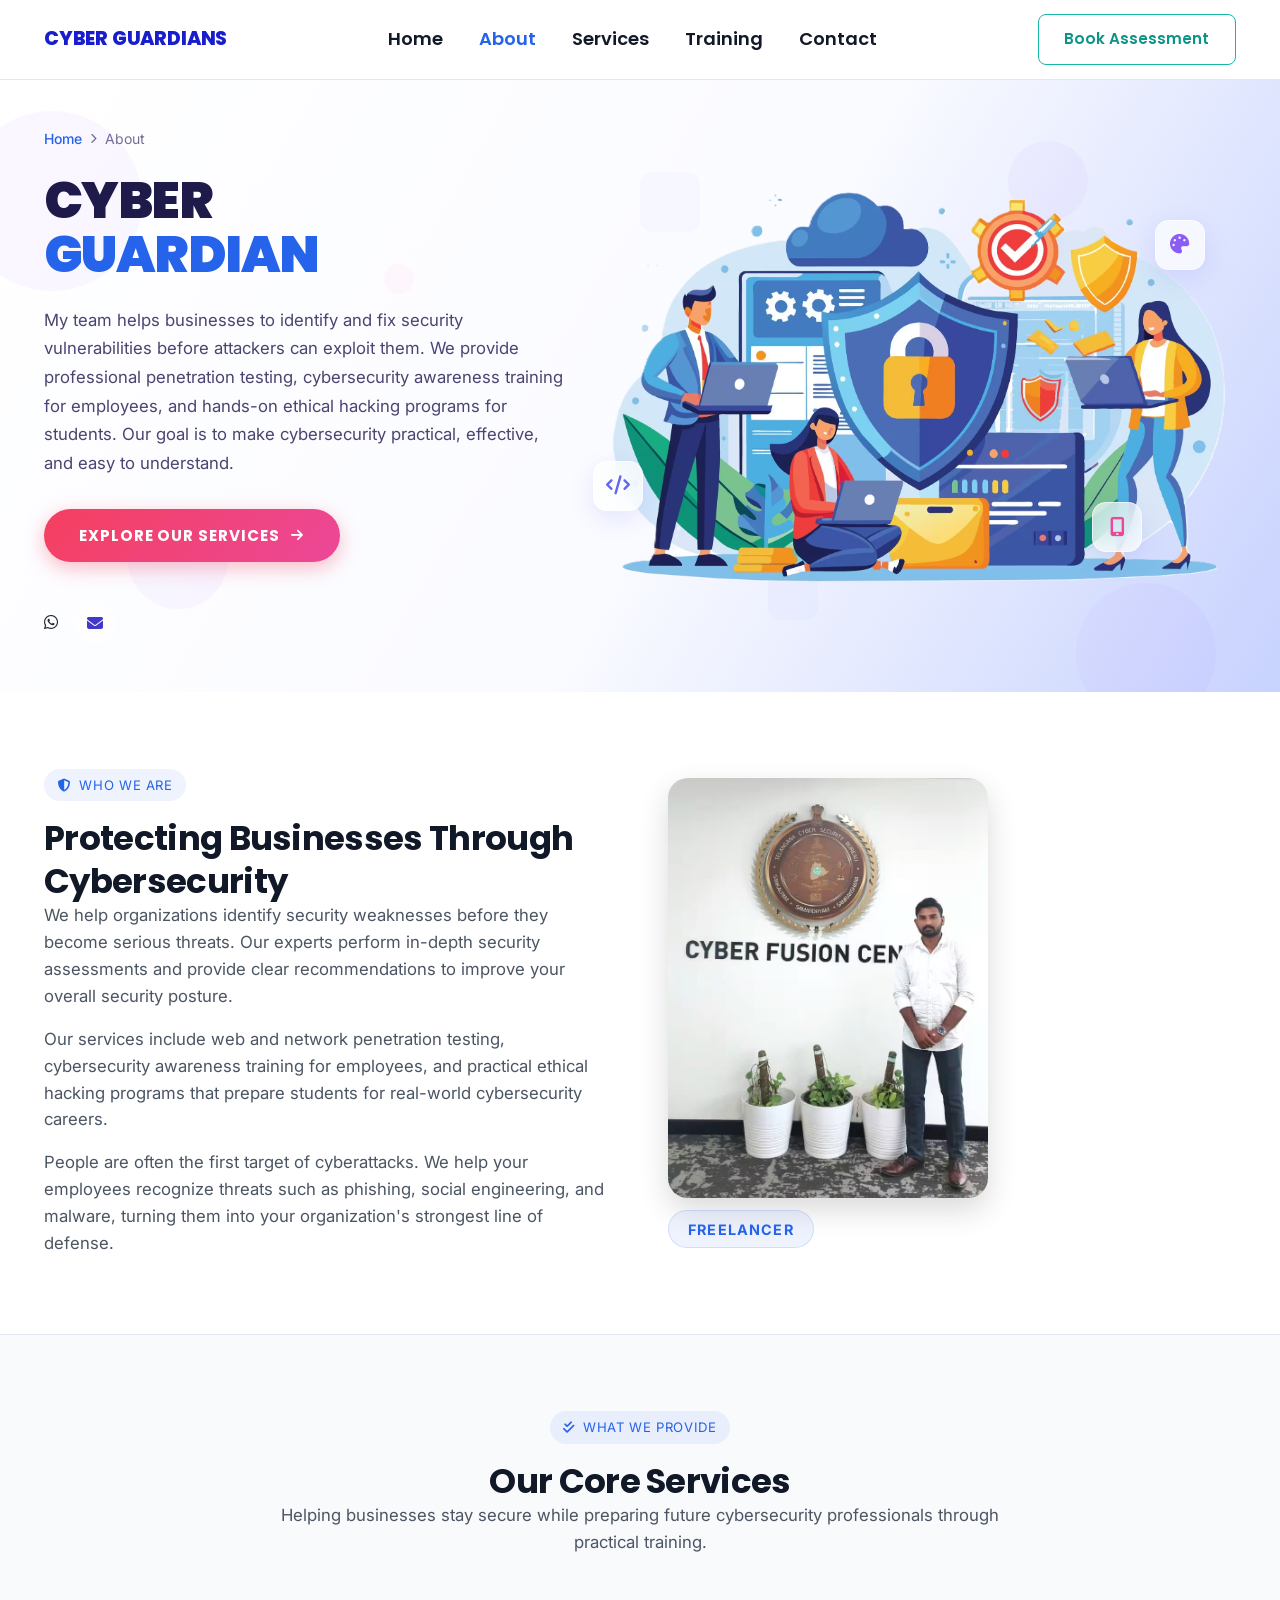
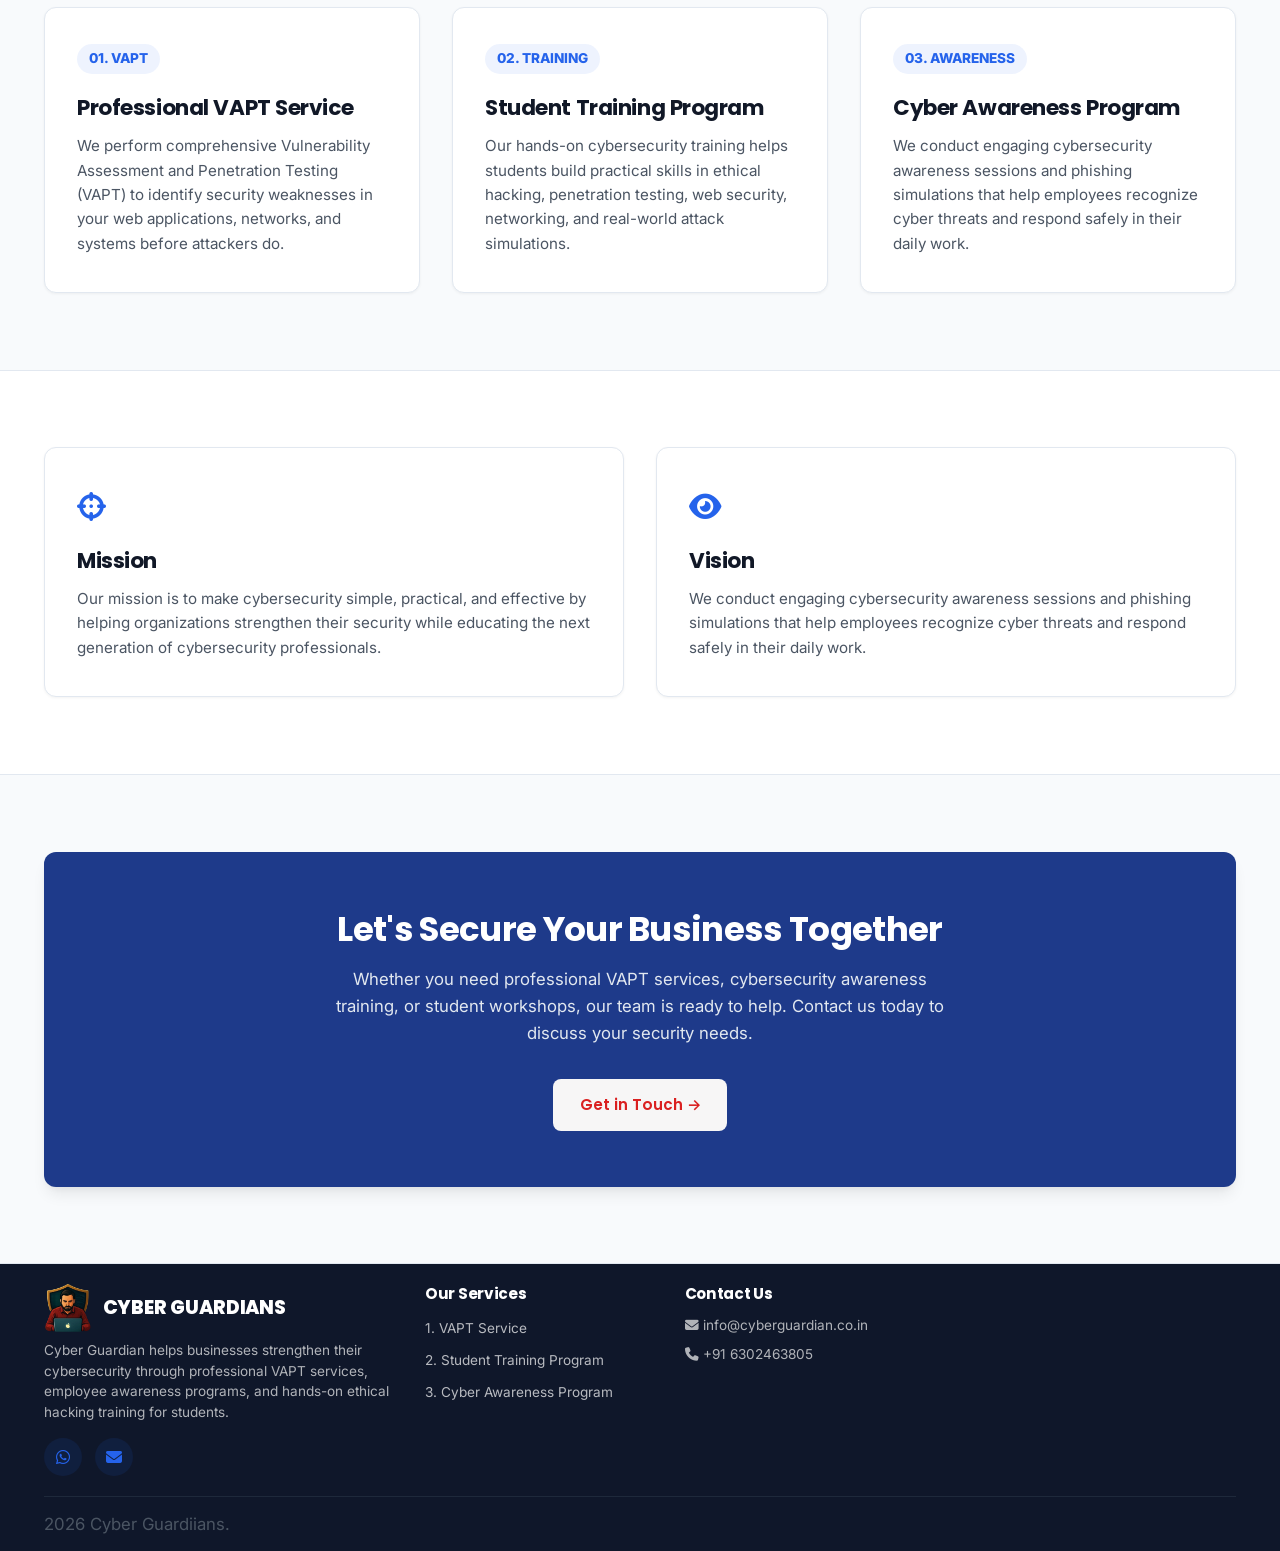
==== about.html @ 04df1960 "contact update" ====
<!DOCTYPE html>
<html lang="en">

<head>
    <meta charset="UTF-8">
    <meta name="viewport" content="width=device-width, initial-scale=1.0">
    <title>About Us.Cyber Guardian</title>
    <meta name="description"
        content="Learn about Cyber Guardian's mission, values, leadership team, and operational approach to VAPT services, Student Training, and Staff Cyber Awareness.">

    <!-- Open Graph SEO -->
    <meta property="og:type" content="website">
    <meta property="og:title" content="About Us | Cyber Guardian Enterprise Security">
    <meta property="og:description"
        content="Discover our mission to systematically defend enterprise infrastructure through human-led threat assessments and security education.">
    <meta property="og:image" content="assets/logo.png">

    <!-- Favicon -->
    <link rel="icon" type="image/png" href="./assets/logo.png">

    <!-- Font Awesome Icons CDN -->
    <link rel="stylesheet" href="https://cdnjs.cloudflare.com/ajax/libs/font-awesome/6.4.0/css/all.min.css">

    <!-- Google Fonts -->
    <link rel="preconnect" href="https://fonts.googleapis.com">
    <link rel="preconnect" href="https://fonts.gstatic.com" crossorigin>
    <link
        href="https://fonts.googleapis.com/css2?family=Inter:wght@400;500;600;700&family=Poppins:wght@500;600;700;800&display=swap"
        rel="stylesheet">

    <!-- Custom Stylesheets -->
    <link rel="stylesheet" href="css/style.css">
    <link rel="stylesheet" href="css/responsive.css">
</head>

<body oncontextmenu="return false;">

    <!-- Dynamic Header Navigation Bar -->
    <header>
        <nav class="navbar" id="navbar">
            <div class="container nav-container">
                <a href="index.html" class="logo-link">
                    <span class="logo-text">CYBER GUARDIANS</span>
                </a>

                <ul class="nav-menu" id="navMenu">
                    <li><a href="index.html" class="nav-link">Home</a></li>
                    <li><a href="about.html" class="nav-link active">About</a></li>
                    <li><a href="services.html" class="nav-link">Services</a></li>
                    <li><a href="training.html" class="nav-link">Training</a></li>
                    <li><a href="contact.html" class="nav-link">Contact</a></li>
                </ul>

                <div class="nav-cta">
                    <a href="contact.html#contact" class="btn btn-outline-teal">Book Assessment</a>
                    <button class="hamburger" id="hamburger" aria-label="Toggle Navigation Menu" aria-expanded="false">
                        <span></span>
                        <span></span>
                        <span></span>
                    </button>
                </div>
            </div>
        </nav>
    </header>

    <main>
        <!-- Hero Illustration Section -->
        <section class="about-hero" id="about-hero">
            <!-- Animated floating shapes background -->
            <div class="hero-floating-shapes">
                <div class="floating-shape shape-circle shape-1"></div>
                <div class="floating-shape shape-circle shape-2"></div>
                <div class="floating-shape shape-square shape-3"></div>
                <div class="floating-shape shape-circle shape-4"></div>
                <div class="floating-shape shape-dot shape-5"></div>
                <div class="floating-shape shape-dot shape-6"></div>
                <div class="floating-shape shape-square shape-7"></div>
                <div class="floating-shape shape-circle shape-8"></div>
            </div>

            <div class="container">
                <div class="about-hero-grid">
                    <!-- Left Content Column -->
                    <div class="about-hero-content reveal">
                        <div class="hero-breadcrumb">
                            <a href="index.html">Home</a>
                            <i class="fa-solid fa-chevron-right"></i>
                            <span>About</span>
                        </div>

                        <h1 class="about-hero-title">
                            <span class="title-line-1">CYBER</span>
                            <span class="title-line-2">GUARDIAN</span>
                        </h1>

                        <p class="about-hero-desc">
                          My team helps businesses to identify and fix security vulnerabilities before attackers can exploit them.
                           We provide professional penetration testing, cybersecurity awareness training for employees, and hands-on 
                           ethical hacking programs for students. Our goal is to make cybersecurity practical, effective, and easy to understand.
                        </p>

                        <a href="services.html#exploreMore" class="btn-hero-cta" id="hero-read-more">
                            <span>Explore Our Services</span>
                            <i class="fa-solid fa-arrow-right"></i>
                        </a>

                        <div class="hero-social-icons">
                            <a href="https://wa.me/6302463508" target="_blank" aria-label="WhatsApp">
                            <i class="fa-brands fa-whatsapp"></i>
                            </a>
                            <a href="mailto:info@cyberguardian.co.in" class="social-icon-circle" aria-label="Dribbble">
                                <i class="fa-solid fa-envelope"></i>
                            </a>
                        </div>
                    </div>

                    <!-- Right Illustration Column -->
                    <div class="about-hero-illustration reveal">
                        <div class="illustration-wrapper">
                            <img src="assets/data_procttion.avif"
                                alt=" Data Proction image"
                                id="hero-illustration-img">
                        </div>
                        <!-- Floating UI element decorations -->
                        <div class="floating-ui-element float-card-1">
                            <i class="fa-solid fa-palette"></i>
                        </div>
                        <div class="floating-ui-element float-card-2">
                            <i class="fa-solid fa-code"></i>
                        </div>
                        <div class="floating-ui-element float-card-3">
                            <i class="fa-solid fa-mobile-screen-button"></i>
                        </div>
                    </div>
                </div>
            </div>
        </section>

        <!-- Company Story Section -->
        <section class="section">
            <div class="container">
                <div class="grid-2" style="align-items: center; gap: 3.5rem;">
                    <div class="reveal">
                        <div class="section-tag"><i class="fa-solid fa-shield-halved"></i> Who We Are</div>
                        <h2>Protecting Businesses Through Cybersecurity</h2>
                        <p>We help organizations identify security weaknesses before they become serious threats. 
                            Our experts perform in-depth security assessments and provide clear recommendations to improve your overall security posture.</p>
                        <p>Our services include web and network penetration testing, cybersecurity awareness training for employees,
                             and practical ethical hacking programs that prepare students for real-world cybersecurity careers.</p>
                        <p>People are often the first target of cyberattacks. We help your employees recognize threats such as phishing, 
                            social engineering, and malware, turning them into your organization's strongest line of defense.</p>
                    </div>
                    <div class="reveal image-wrapper">
                        <img src="assets/security fusion at TS.avif" 
                            alt="Cyber Guardian Leadership Team" 
                            class="about-img">

                        <div class="founder-tag">
                            Freelancer
                        </div>
                    </div>
                </div>
            </div>
        </section>

        <!-- What We Provide Section -->
        <section class="section section-light">
            <div class="container">
                <div class="section-title reveal">
                    <div class="section-tag"><i class="fa-solid fa-check-double"></i> What We Provide</div>
                    <h2>Our Core Services</h2>
                    <p>Helping businesses stay secure while preparing future cybersecurity professionals through practical training.</p>
                </div>

                <div class="services-3-grid">
                    <div class="svc-card reveal">
                        <span class="svc-number">01. VAPT</span>
                        <h3 class="svc-title">Professional VAPT Service</h3>
                        <p class="svc-desc">We perform comprehensive Vulnerability Assessment and Penetration Testing (VAPT) 
                            to identify security weaknesses in your web applications, networks, and systems before attackers do.</p>
                    </div>

                    <div class="svc-card reveal">
                        <span class="svc-number">02. TRAINING</span>
                        <h3 class="svc-title">Student Training Program</h3>
                        <p class="svc-desc">Our hands-on cybersecurity training helps students build practical skills in ethical hacking, 
                            penetration testing, web security, networking, and real-world attack simulations.</p>
                    </div>

                    <div class="svc-card reveal">
                        <span class="svc-number">03. AWARENESS</span>
                        <h3 class="svc-title">Cyber Awareness Program</h3>
                        <p class="svc-desc">We conduct engaging cybersecurity awareness sessions and phishing simulations that help employees 
                            recognize cyber threats and respond safely in their daily work.</p>
                    </div>
                </div>
            </div>
        </section>

        <!-- Mission & Vision Cards -->
        <section class="section">
            <div class="container">
                <div class="grid-2" style="gap: 2rem;">
                    <div class="svc-card reveal">
                        <div class="card-icon"
                            style="color: var(--color-secondary); font-size: 1.8rem; margin-bottom: 1rem;"><i
                                class="fa-solid fa-crosshairs"></i></div>
                        <h3 class="svc-title">Mission</h3>
                        <p class="svc-desc">Our mission is to make cybersecurity simple, practical, and effective by helping 
                            organizations strengthen their security while educating the next generation of cybersecurity professionals.
                        </p>
                    </div>

                    <div class="svc-card reveal">
                        <div class="card-icon"
                            style="color: var(--color-secondary); font-size: 1.8rem; margin-bottom: 1rem;"><i
                                class="fa-solid fa-eye"></i></div>
                        <h3 class="svc-title">Vision</h3>
                        <p class="svc-desc">We conduct engaging cybersecurity awareness sessions and phishing simulations 
                            that help employees recognize cyber threats and respond safely in their daily work.</p>
                    </div>
                </div>
            </div>
        </section>

        <!-- CTA Section -->
        <section class="section section-light">
            <div class="container">
                <div class="cta-banner reveal">
                    <h2>Let's Secure Your Business Together</h2>
                    <p>Whether you need professional VAPT services, cybersecurity awareness training, 
                        or student workshops, our team is ready to help. Contact us today to discuss your security needs.
                    </p>
                    <a href="contact.html" class="btn btn-accent btn-lg">Get in Touch &rarr;</a>
                </div>
            </div>
        </section>
    </main>

    <!-- Unified Global Footer -->
    <footer class="footer">
        <div class="container">
            <div class="footer-grid">
                <div class="footer-brand">
                    <a href="index.html" class="logo-link">
                        <img src="assets/logo.png" alt="Cyber Guardian Logo">
                        <span class="logo-text" style="color: #FFFFFF;">CYBER GUARDIANS</span>
                    </a>
                    <p>Cyber Guardian helps businesses strengthen their cybersecurity through professional VAPT services, employee awareness programs, and hands-on ethical hacking training for students.</p>
                    <div class="footer-socials">
                        <a href="https://wa.me/6302463508" target="_blank" aria-label="WhatsApp">
                            <i class="fa-brands fa-whatsapp"></i>
                        </a>
                        <a href="mailto:info@cyberguardian.co.in" aria-label="Email">
                            <i class="fa-solid fa-envelope"></i>
                        </a>
                    </div>
                </div>

                <div>
                    <h4 class="footer-title">Our Services</h4>
                    <ul class="footer-links">
                        <li><a href="services.html#vapt">1. VAPT Service</a></li>
                        <li><a href="training.html">2. Student Training Program</a></li>
                        <li><a href="services.html#awareness">3. Cyber Awareness Program</a></li>
                    </ul>
                </div>

                <div class="footer-contact-info">
                    <h4 class="footer-title">Contact Us</h4>
                    <p><i class="fa-solid fa-envelope"></i>  info@cyberguardian.co.in</p>
                    <p><i class="fa-solid fa-phone"></i> +91 6302463805</p>
                </div>
            </div>

            <div class="footer-bottom">
                <p><span id="currentYear"></span> Cyber Guardiians. </p>
            </div>
        </div>
    </footer>

   <button class="scroll-to-top" id="scrollToTop" aria-label="Scroll to top">
    <i class="fa-solid fa-arrow-up"></i>
</button>
    <!-- Core Interactive JavaScript -->
    <script src="js/script.js"></script>
</body>

</html>
---- css/style.css ----
/* 
================================================================
CYBER GUARDIAN | Production-Ready Fluid & Responsive Stylesheet
================================================================
*/
/* -------------------------------------------------------------
   1. Design Tokens & CSS Variables
------------------------------------------------------------- */
:root {
    --color-primary: #1E3A8A;        /* Deep Navy Blue */
    --color-primary-hover: #1E40AF;  
    --color-secondary: #2563EB;      /* Royal Blue */
    --color-secondary-hover: #1D4ED8;
    --color-accent: #F59E0B;         /* Amber Gold */
    --color-accent-hover: #D97706;
    
    --color-bg: #FFFFFF;             
    --color-bg-light: #F8FAFC;       
    --color-bg-dark: #0B132B;        
    --color-bg-card: #FFFFFF;        
    --color-border: #E2E8F0;        
    --color-border-hover: #CBD5E1;
    
    --color-text: #1F2937;          
    --color-subtext: #4B5563;       
    --color-heading: #111827;       
    --color-text-dark: #1F2937;
    
    --font-primary: 'Inter', -apple-system, BlinkMacSystemFont, "Segoe UI", Roboto, sans-serif;
    --font-heading: 'Poppins', 'Inter', sans-serif;
    
    --shadow-sm: 0 1px 3px rgba(0, 0, 0, 0.05);
    --shadow-md: 0 4px 6px -1px rgba(0, 0, 0, 0.06), 0 2px 4px -1px rgba(0, 0, 0, 0.03);
    --shadow-lg: 0 10px 15px -3px rgba(0, 0, 0, 0.08), 0 4px 6px -2px rgba(0, 0, 0, 0.04);
    --shadow-hover: 0 12px 20px -3px rgba(30, 58, 138, 0.12);
    
    --radius-sm: 6px;
    --radius-md: 8px;
    --radius-lg: 12px;
    --radius-full: 9999px;
    
    --transition: all 0.25s cubic-bezier(0.16, 1, 0.3, 1);
    --max-width: 1240px;
    --navbar-height: 80px;
}

* {
    -webkit-user-select: none;
    user-select: none;
    -webkit-touch-callout: none;
}

img {
    -webkit-user-drag: none;
    user-drag: none;
    pointer-events: none;
}


/* Reset & Prevent Horizontal Overflow */
*, *::before, *::after {
    margin: 0;
    padding: 0;
    box-sizing: border-box;
}

html {
    scroll-behavior: smooth;
    font-size: 16px;
    overflow-x: hidden;
    width: 100%;
}

body {
    font-family: var(--font-primary);
    background-color: var(--color-bg);
    color: var(--color-text);
    line-height: 1.6;
    -webkit-font-smoothing: antialiased;
    -moz-osx-font-smoothing: grayscale;
    display: flex;
    flex-direction: column;
    min-height: 100vh;
    overflow-x: hidden;
    width: 100%;
}

a { text-decoration: none; color: inherit; transition: var(--transition); }
ul, ol { list-style: none; }
img, video { max-width: 100%; height: auto; display: block; object-fit: cover; }

/* Responsive Fluid Typography */
h1, h2, h3, h4, h5, h6 {
    font-family: var(--font-heading);
    color: var(--color-heading);
    font-weight: 700;
    line-height: 1.25;
    letter-spacing: -0.02em;
}

h1 { font-size: clamp(2.1rem, 4vw, 2.75rem); }
h2 { font-size: clamp(1.6rem, 3.2vw, 2.125rem); }
h3 { font-size: clamp(1.25rem, 2.2vw, 1.5rem); }
h4 { font-size: clamp(1.1rem, 1.8vw, 1.25rem); }

p { color: var(--color-subtext); margin-bottom: 1rem; font-size: clamp(0.95rem, 1.5vw, 1.05rem); }
p:last-child { margin-bottom: 0; }

.container {
    width: 100%;
    max-width: var(--max-width);
    margin: 0 auto;
    padding: 0 1.5rem;
}

.section { padding: clamp(2.5rem, 6vw, 5.5rem) 0; }
.section-light { background-color: var(--color-bg-light); border-top: 1px solid var(--color-border); border-bottom: 1px solid var(--color-border); }

.section-title {
    text-align: center;
    max-width: 760px;
    margin: 0 auto clamp(2rem, 4vw, 3.5rem) auto;
}

.section-tag {
    display: inline-flex;
    align-items: center;
    gap: 0.5rem;
    padding: 0.35rem 0.85rem;
    background-color: rgba(37, 99, 235, 0.08);
    color: var(--color-secondary);
    font-size: 0.82rem;
    font-weight: 400;
    text-transform: uppercase;
    letter-spacing: 0.05em;
    border-radius: var(--radius-full);
    margin-bottom: 1rem;
}

/* Touch-Friendly Buttons */
.btn {
    display: inline-flex;
    align-items: center;
    justify-content: center;
    gap: 0.5rem;
    padding: 0.8rem 1.6rem;
    min-height: 46px;
    font-family: var(--font-heading);
    font-size: 0.95rem;
    font-weight: 600;
    border-radius: var(--radius-md);
    border: 1px solid transparent;
    cursor: pointer;
    transition: var(--transition);
    white-space: nowrap;
    text-align: center;
}

.btn-dark {
    background-color: #111827;
    color: #FFFFFF;
    border-color: #111827;
}

.btn-dark:hover {
    background: #0d6efd;
    transform: translateY(-3px);
    box-shadow: 0 12px 25px rgba(13,110,253,.35);
}

.btn-outline-dark {
    background-color: transparent;
    color: #111827;
    border-color: #111827;
}

.btn-outline-dark:hover {
    background-color: #111827;
    color: #FFFFFF;
}

.btn-primary {
    background-color: var(--color-primary);
    color: #FFFFFF;
    border-color: var(--color-primary);
}

.btn-primary:hover {
    background-color: var(--color-primary-hover);
}

.btn-outline-teal {
    background-color: transparent;
    color: #0D9488;
    border: 1.5px solid #14B8A6;
}

.btn-outline-teal:hover {
    background-color: #0D9488;
    color: #FFFFFF;
}

.btn-full { width: 100%; }

/* Navbar */
.navbar {
    position: sticky;
    top: 0;
    left: 0;
    width: 100%;
    height: var(--navbar-height);
    background-color: #FFFFFF;
    border-bottom: 1px solid var(--color-border);
    z-index: 1000;
    transition: var(--transition);
}

.navbar.scrolled { box-shadow: var(--shadow-md); }

.nav-container {
    height: 100%;
    display: flex;
    align-items: center;
    justify-content: space-between;
}

.logo-link {
    display: flex;
    align-items: center;
    gap: 0.75rem;
}

.logo-link img {
    height: clamp(38px, 4vw, 48px);
    width: auto;
    object-fit: contain;
}

.logo-text {
    font-family: var(--font-heading);
    font-size: clamp(1rem, 2vw, 1.2rem);
    font-weight: 800;
    color: #181ece; 
    letter-spacing: -0.01em;
    white-space: nowrap;
}

.nav-menu {
    display: flex;
    align-items: center;
    gap: 2.25rem;
}

.nav-link {
    font-family: var(--font-heading);
    font-size: 1rem;
    font-weight: 600;
    color: #374151;
}

.nav-link:hover, .nav-link.active {
    color: var(--color-secondary);
}

/* Hamburger Button */
.hamburger {
    display: none;
    width: 45px;
    height: 45px;
    background: transparent;
    border: none;
    cursor: pointer;
    flex-direction: column;
    justify-content: center;
    align-items: center;
    gap: 5px;
    z-index: 9999;
}

.hamburger span {
    width: 28px;
    height: 3px;
    background: #1E3A8A;  
    border-radius: 2px;
    display: block;
}

/* Animation */
.hamburger.active span:nth-child(1) {
    transform: translateY(8px) rotate(45deg);
}

.hamburger.active span:nth-child(2) {
    opacity: 0;
}

.hamburger.active span:nth-child(3) {
    transform: translateY(-8px) rotate(-45deg);
}

.nav-cta {
    display: flex;
    align-items: left;
    gap: 15px;
}

.nav-menu li {
    width: 100%;
}

.nav-menu li a {
    display: block;
    width: 100%;
    padding: 12px 0;
    color: #111827;
    font-size: 18px;
    font-weight: 600;
}

/* -------------------------------------------------------------
   2. Reference Image 1 Layout: Split Hero Section
------------------------------------------------------------- */
.hero-split {
    position: relative;
    min-height: 600px;
    background-color: #FFFFFF;
    display: flex;
    align-items: center;
    overflow: hidden;
    width: 100%;
    margin-top: -50px;
}

.hero-split-bg {
    position: absolute;
    top: 0;
    right: 0;
    width: 58%;
    height: 100%;
    background-image: url('../assets/student_training.jpeg');
    background-size: cover;
    background-position: center top;
}

.hero-split-overlay {
    position: absolute;
    top: 0;
    left: 0;
    width: 100%;
    height: 100%;
    background: linear-gradient(90deg, #FFFFFF 42%, rgba(255, 255, 255, 0.95) 55%, rgba(255, 255, 255, 0.2) 85%, rgba(255, 255, 255, 0) 100%);
}

.hero-split-content {
    position: relative;
    z-index: 10;
    max-width: 580px;
    padding: 3.5rem 0;
}

.hero-watermark {
    position: absolute;
    top: -20px;
    left: -10px;
    font-size: clamp(4rem, 10vw, 8rem);
    font-weight: 900;
    color: rgba(0, 0, 0, 0.03);
    user-select: none;
    letter-spacing: 0.1em;
    pointer-events: none;
}

.hero-split-title {
    font-size: clamp(1.8rem, 3.8vw, 2rem);
    font-weight: 800;
    color: #111827;
    line-height: 1.2;
    margin-bottom: 1.25rem;
    text-transform: uppercase;
    letter-spacing: -0.01em;
}

.hero-split-subtitle {
    font-size: clamp(1rem, 2vw, 1.15rem);
    color: #4B5563;
    line-height: 1.5;
    margin-bottom: 2rem;
    font-weight: 500;
}

.hero-split-buttons {
    display: flex;
    align-items: center;
    gap: 1.25rem;
    flex-wrap: wrap;
}

/* -------------------------------------------------------------
   3. Workshop Glimpses White Background & Perfect Margin Grid
------------------------------------------------------------- */
.glimpse-subtitle {
    color: var(--color-text-dark);
    font-size: 1.1rem;
    margin-top: 0.1rem;
}

/* Top 4-image grid */
.glimpse-grid {
    display: grid;
    grid-template-columns: repeat(4, 1fr);
    gap: 1rem;
    margin-bottom: 1rem;
}

.glimpse-item {
    border-radius: 10px;
    overflow: hidden;
    height: 220px;
    position: relative;
}

.glimpse-item img {
    width: 100%;
    height: 100%;
    object-fit: cover;
    transition: transform 0.4s ease;
    display: block;
}

.glimpse-banner-img:hover img,
.glimpse-item:hover img {
    transform: scale(1.05);
}

/* Bottom banner row */
.glimpse-banner {
    display: grid;
    grid-template-columns: 2fr 1fr;
    gap: 1rem;
    margin-bottom: 2.5rem;
}

.glimpse-banner-video,
.glimpse-banner-img {
    border-radius: 10px;
    overflow: hidden;
    height: 280px;
    transition: transform 0.4s ease;
}

.glimpse-banner-video video,
.glimpse-banner-img img {
    width: 100%;
    height: 100%;
    object-fit: cover;
    display: block;
}

/* CTA strip */
.glimpse-cta {
    display: flex;
    flex-wrap: wrap;
    align-items: center;
    justify-content: space-between;
    gap: 1.5rem;
    background: var(--glass-bg);
    border: 1px solid var(--glass-border);
    border-radius: 12px;
    padding: 1.5rem 2rem;
}

.glimpse-cta-features {
    display: flex;
    flex-wrap: wrap;
    gap: 0.75rem;
}

/* Top 4 Items Span 1 Column Each */
.glimpse-top-1, .glimpse-top-2, .glimpse-top-3, .glimpse-top-4 { grid-column: span 1; }

/* Bottom Row Spans aligned to exact same margin bounds */
.glimpse-bottom-wide {
    grid-column: span 3;
    aspect-ratio: 16 / 8.5;
}

.glimpse-bottom-side {
    grid-column: span 1;
    aspect-ratio: 16 / 8.5;
}

/* Badges & Enroll CTA Bar aligned to exact same margin line */
.glimpses-cta-bar {
    grid-column: span 4;
    background-color: var(--color-bg-light);
    border: 1px solid var(--color-border);
    border-radius: var(--radius-lg);
    padding: 1.1rem 1.5rem;
    margin-top: 0.5rem;
    display: flex;
    align-items: center;
    justify-content: space-between;
    gap: 1rem;
    flex-wrap: wrap;
}

.glimpses-badges-list {
    display: flex;
    align-items: center;
    gap: 0.75rem;
    flex-wrap: wrap;
}

.badge-pill {
    display: inline-flex;
    align-items: center;
    gap: 0.5rem;
    padding: 0.45rem 1rem;
    background-color: #FFFFFF;
    border: 1px solid var(--color-border);
    border-radius: var(--radius-full);
    font-size: 0.875rem;
    font-weight: 600;
    color: var(--color-text);
    box-shadow: 0 1px 2px rgba(0, 0, 0, 0.03);
    transition: var(--transition);
}

.badge-pill:hover {
    border-color: var(--color-secondary);
    color: var(--color-secondary);
}

.badge-pill i {
    color: var(--color-secondary);
    font-size: 0.85rem;
}

/* -------------------------------------------------------------
   4. 3 Core Service Cards System & Grids
------------------------------------------------------------- */
.grid-2 {
    display: grid;
    grid-template-columns: repeat(2, 1fr);
    gap: 2rem;
}



.image-wrapper img {
    width: 320px;
    height: 420px;
    object-fit: cover;
    object-position: center top;
    border-radius: 20px;
    box-shadow: 0 12px 30px rgba(0, 0, 0, 0.15);
    transition: transform 0.3s ease;
}



.image-wrapper img:hover {
    transform: translateY(-5px);
}

.services-3-grid {
    display: grid;
    grid-template-columns: repeat(3, 1fr);
    gap: 2rem;
}

.image-wrapper {
    display: flex;
    flex-direction: column;
    align-items: flex-start;
}

.founder-tag {
    margin-top: 0.8rem;
    padding: 0.4rem 1.2rem;
    background-color: rgba(37, 99, 235, 0.08);
    color: var(--color-secondary);
    font-size: 0.9rem;
    font-weight: 700;
    text-transform: uppercase;
    letter-spacing: 0.08em;
    border-radius: 999px;
    border: 1px solid rgba(37, 99, 235, 0.15);
}

.svc-card {
    background-color: #FFFFFF;
    border: 1px solid var(--color-border);
    border-radius: var(--radius-lg);
    padding: clamp(1.5rem, 3vw, 2.25rem) clamp(1.25rem, 2.5vw, 2rem);
    box-shadow: var(--shadow-sm);
    transition: var(--transition);
    display: flex;
    flex-direction: column;
    height: 100%;
}

.svc-card:hover {
    border-color: var(--color-secondary);
    box-shadow: var(--shadow-hover);
    transform: translateY(-3px);
}

.svc-number {
    font-size: 0.85rem;
    font-weight: 800;
    color: var(--color-secondary);
    background-color: rgba(37, 99, 235, 0.08);
    padding: 0.25rem 0.75rem;
    border-radius: var(--radius-full);
    display: inline-block;
    margin-bottom: 1.25rem;
    align-self: flex-start;
}

.svc-title {
    font-size: clamp(1.15rem, 2vw, 1.35rem);
    color: var(--color-heading);
    margin-bottom: 0.85rem;
}

.svc-desc {
    font-size: 0.95rem;
    color: var(--color-subtext);
    margin-bottom: 1.5rem;
    line-height: 1.6;
}

.svc-feature-item {
    display: flex;
    align-items: flex-start;
    gap: 0.75rem;
    font-size: 0.9rem;
    color: var(--color-text);
    margin-bottom: 0.65rem;
}

.svc-feature-item i {
    color: var(--color-secondary);
    margin-top: 0.2rem;
    flex-shrink: 0;
}

/* Statistics Grid */
.stats-grid {
    display: grid;
    grid-template-columns: repeat(4, 1fr);
    gap: 1.5rem;
    text-align: center;
}

.stat-box {
    background-color: #FFFFFF;
    border: 1px solid var(--color-border);
    border-radius: var(--radius-lg);
    padding: 2rem 1.25rem;
    box-shadow: var(--shadow-sm);
}

.stat-number {
    font-family: var(--font-heading);
    font-size: clamp(2rem, 4vw, 2.75rem);
    font-weight: 800;
    color: var(--color-primary);
    line-height: 1;
    margin-bottom: 0.5rem;
}

.stat-label {
    font-size: 0.9rem;
    font-weight: 500;
    color: var(--color-subtext);
}

/* Timeline Process */
.process-grid {
    display: grid;
    grid-template-columns: repeat(5, 1fr);
    gap: 1.25rem;
    margin-top: 2rem;
}

.process-step {
    background: #FFFFFF;
    border: 1px solid var(--color-border);
    border-radius: var(--radius-md);
    padding: 1.5rem 1.25rem;
    text-align: center;
    transition: var(--transition);
}

.process-step:hover {
    border-color: var(--color-secondary);
    box-shadow: var(--shadow-md);
}

.step-num {
    width: 36px;
    height: 36px;
    border-radius: 50%;
    background-color: var(--color-primary);
    color: #FFFFFF;
    font-weight: 700;
    display: flex;
    align-items: center;
    justify-content: center;
    margin: 0 auto 1rem auto;
}

/* CTA Banner */
.cta-banner {
    background-color: var(--color-primary);
    color: #FFFFFF;
    border-radius: var(--radius-lg);
    padding: clamp(2.5rem, 5vw, 3.5rem) clamp(1.5rem, 4vw, 2.5rem);
    text-align: center;
    box-shadow: var(--shadow-lg);
}

.cta-banner h2 { color: #FFFFFF; margin-bottom: 1rem; }
.cta-banner p { color: #E2E8F0; max-width: 640px; margin: 0 auto 2rem auto; }
.cta-banner a { background-color: rgb(247, 246, 246); color: rgb(218, 32, 32); }

/* Contact Form */
.contact-grid {
    display: grid;
    grid-template-columns: 0.9fr 1.1fr;
    gap: 3rem;
    align-items: start;
}

.contact-info-card,
.contact-form-wrapper {
    background: #fff;
    padding: 2rem;
    border-radius: 18px;
    border: 1px solid var(--color-border);
}

.contact-header h3 {
    margin: 1rem 0 .5rem;
}

.contact-header p,
.contact-form-wrapper p {
    color: var(--color-text-dark);
    line-height: 1.6;
    font-size: small;
    padding-bottom: 10px;
}

.info-item {
    display: flex;
    align-items: center;
    gap: 1rem;
    margin-top: 1.3rem;
}

.info-icon {
    width: 42px;
    height: 42px;
    display: flex;
    justify-content: center;
    align-items: center;
    border-radius: 50%;
    background: rgba(37,99,235,.1);
    color: var(--color-secondary);
}

.info-text span {
    font-size: 1.8rem;
    color: var(--color-subtext);
}

.info-text h4 {
    margin: 1rem 0;
    font-size: 1rem;
}

.info-text p {
    margin: 0;
}

.connect-box {
    margin-top: 2rem;
    padding-top: 1.5rem;
    border-top: 1px solid var(--color-border);
}

.connect-box span {
    display: block;
    margin-bottom: .8rem;
    font-size: .85rem;
    font-weight: 600;
}



.footer-socials {
    display: flex;
    gap: .8rem;
}

.footer-socials a {
    width: 38px;
    height: 38px;
    display: flex;
    align-items: center;
    justify-content: center;
    border-radius: 50%;
    background: rgba(37,99,235,.1);
    color: var(--color-secondary);
}

.form-group { margin-bottom: 1.25rem; }
.form-row { display: grid; grid-template-columns: repeat(2, 1fr); gap: 1.25rem; }
.form-label { display: block; font-size: 0.9rem; font-weight: 600; margin-bottom: 0.4rem; }
.form-control {
    width: 100%;
    padding: 0.75rem 1rem;
    font-family: var(--font-primary);
    font-size: 1rem;
    color: var(--color-text);
    border: 1px solid var(--color-border);
    border-radius: var(--radius-md);
    transition: var(--transition);
    background-color: #FFFFFF;
}

.form-control:focus {
    outline: none;
    border-color: var(--color-secondary);
    box-shadow: 0 0 0 3px rgba(37, 99, 235, 0.12);
}

.form-feedback {
    margin-top: 1rem;
    padding: 0.85rem;
    border-radius: var(--radius-md);
    font-size: 0.9rem;
    display: none;
}

.form-feedback.success { display: block; background-color: #DEF7EC; color: #03543F; border: 1px solid #BCF0DA; }
.form-feedback.error { display: block; background-color: #FDE8E8; color: #9B1C1C; border: 1px solid #FBD5D5; }

/* Page Banner */
.page-banner {
    background-color: var(--color-bg-light);
    padding: clamp(2.5rem, 5vw, 3.5rem) 0;
    border-bottom: 1px solid var(--color-border);
}

.breadcrumb {
    display: flex;
    align-items: center;
    gap: 0.5rem;
    font-size: 0.875rem;
    color: var(--color-subtext);
    margin-bottom: 0.75rem;
}

.breadcrumb a { color: var(--color-secondary); }

/* Accordion Component */
.accordion { max-width: 820px; margin: 0 auto; display: flex; flex-direction: column; gap: 1rem; }
.accordion-item { background-color: #FFFFFF; border: 1px solid var(--color-border); border-radius: var(--radius-md); overflow: hidden; }
.accordion-item.active { border-color: var(--color-secondary); }
.accordion-header { padding: 1.25rem 1.5rem; display: flex; align-items: center; justify-content: space-between; cursor: pointer; }
.accordion-header h4 { font-size: 1.05rem; color: var(--color-heading); }
.accordion-content { max-height: 0; overflow: hidden; transition: max-height 0.3s ease-out; background-color: var(--color-bg-light); }
.accordion-item.active .accordion-content { max-height: 300px; border-top: 1px solid var(--color-border); }
.accordion-body { padding: 1.25rem 1.5rem; font-size: 0.95rem; color: var(--color-subtext); }

/* Footer */
.footer { 
    background-color: #0F172A; 
    color: #94A3B8; 
    padding-top: 1.25rem; 
    margin-top: auto; 
    width: 100%; 
}

.footer-grid { 
    display: grid; 
    grid-template-columns: 1.5fr 1fr 1fr 1.2fr; 
    gap: 1rem; 
    padding-bottom: 1.25rem; 
    border-bottom: 1px solid #1E293B; 
}

.footer-title { 
    color: #FFFFFF; 
    font-size: 0.95rem; 
    margin-bottom: 0.75rem;  
}

.footer-links li { 
    margin-bottom: 0.4rem; 
    opacity: 70%;
}

.footer-links a { 
    color: #FFFFFF; 
    font-size: 0.85rem; 
}

.footer-links a:hover { 
    color: #FFFFFF; 
}

.footer-bottom { 
    padding: 0.85rem 0; 
    display: flex; 
    align-items: center; 
    justify-content: space-between; 
    font-size: 0.8rem; 
    color: #64748B; 
}

.footer-brand p { 
    font-size: 0.85rem; 
    line-height: 1.5; 
    margin-top: 0.5rem; 
    color: whitesmoke; 
    opacity: 70%; 
}

.footer-contact-info p { 
    font-size: 0.85rem; 
    margin-bottom: 0.4rem; 
    color: whitesmoke; 
    opacity: 70%; 
}

/* Scroll-to-Top Button */
.scroll-to-top {
    position: fixed;
    bottom: 2rem;
    right: 2rem;
    width: 46px;
    height: 46px;
    border-radius: 50%;
    background: linear-gradient(135deg, var(--color-primary), var(--color-secondary));
    color: #FFFFFF;
    border: none;
    cursor: pointer;
    display: flex;
    align-items: center;
    justify-content: center;
    font-size: 1.1rem;
    box-shadow: 0 4px 15px rgba(30, 58, 138, 0.35);
    z-index: 999;
    opacity: 0;
    visibility: hidden;
    transform: translateY(20px);
    transition: all 0.35s cubic-bezier(0.16, 1, 0.3, 1);
}

.scroll-to-top.visible {
    opacity: 1;
    visibility: visible;
    transform: translateY(0);
}

.scroll-to-top:hover {
    transform: translateY(-3px);
    box-shadow: 0 8px 25px rgba(30, 58, 138, 0.45);
    background: linear-gradient(135deg, var(--color-primary-hover), var(--color-secondary-hover));
}

/* -------------------------------------------------------------
   About Page Hero – Isometric UI/UX Illustration Style
------------------------------------------------------------- */
.about-hero {
    position: relative;
    min-height: 600px;
    background: white;
    overflow: hidden;
    display: flex;
    align-items: center;
    padding: clamp(3rem, 3vw, 5rem) 0;
    background: linear-gradient(
        120deg,
        #FFFFFF 0%,
        #fafbff 55%,
        #c7d2fe 100%
    );
}

/* Floating animated background shapes */
.hero-floating-shapes {
    position: absolute;
    top: 0;
    left: 0;
    width: 100%;
    height: 100%;
    pointer-events: none;
    z-index: 0;
}

.floating-shape {
    position: absolute;
    border-radius: 50%;
    opacity: 0.15;
}

.shape-circle {
    border-radius: 50%;
    background: rgba(139, 92, 246, 0.3);
}

.shape-square {
    border-radius: 12px;
    background: rgba(99, 102, 241, 0.2);
}

.shape-dot {
    border-radius: 50%;
    background: rgba(244, 114, 182, 0.25);
}

.shape-1 {
    width: 180px;
    height: 180px;
    top: 5%;
    left: -3%;
    animation: float-shape 8s ease-in-out infinite;
}

.shape-2 {
    width: 100px;
    height: 100px;
    top: 70%;
    left: 10%;
    animation: float-shape 6s ease-in-out infinite 1s;
}

.shape-3 {
    width: 60px;
    height: 60px;
    top: 15%;
    left: 50%;
    animation: float-shape 7s ease-in-out infinite 2s;
}

.shape-4 {
    width: 140px;
    height: 140px;
    bottom: -5%;
    right: 5%;
    animation: float-shape 9s ease-in-out infinite 0.5s;
}

.shape-5 {
    width: 30px;
    height: 30px;
    top: 30%;
    left: 30%;
    animation: float-shape 5s ease-in-out infinite 3s;
}

.shape-6 {
    width: 20px;
    height: 20px;
    top: 60%;
    right: 25%;
    animation: float-shape 4s ease-in-out infinite 1.5s;
}

.shape-7 {
    width: 50px;
    height: 50px;
    top: 80%;
    left: 60%;
    animation: float-shape 6.5s ease-in-out infinite 2.5s;
}

.shape-8 {
    width: 80px;
    height: 80px;
    top: 10%;
    right: 15%;
    animation: float-shape 7.5s ease-in-out infinite 1s;
}

@keyframes float-shape {
    0%, 100% { transform: translateY(0) rotate(0deg); }
    25% { transform: translateY(-15px) rotate(5deg); }
    50% { transform: translateY(-25px) rotate(-3deg); }
    75% { transform: translateY(-10px) rotate(2deg); }
}

/* Hero Grid Layout */
.about-hero-grid {
    display: grid;
    grid-template-columns: 1fr 1.2fr;
    align-items: center;
    gap: 3rem;
    position: relative;
    z-index: 1;
}

/* Breadcrumb */
.hero-breadcrumb {
    display: flex;
    align-items: center;
    gap: 0.5rem;
    font-size: 0.875rem;
    color: rgba(55, 48, 107, 0.7);
    margin-bottom: 1.5rem;
}

.hero-breadcrumb a {
    color: var(--color-secondary);
    font-weight: 500;
}

.hero-breadcrumb a:hover {
    text-decoration: underline;
}

.hero-breadcrumb i {
    font-size: 0.65rem;
}

/* Hero Title */
.about-hero-title {
    display: flex;
    flex-direction: column;
    gap: 0;
    margin-bottom: 1.5rem;
}

.about-hero-title .title-line-1 {
    font-family: var(--font-heading);
    font-size: clamp(2.2rem, 4vw, 4.5rem);
    font-weight: 900;
    color: #1e1b4b;
    letter-spacing: -0.03em;
    line-height: 1.05;
}

.about-hero-title .title-line-2 {
    font-family: var(--font-heading);
    font-size: clamp(2.2rem, 4vw, 4.5rem);
    font-weight: 900;
    color: #2563EB;
    letter-spacing: -0.03em;
    line-height: 1.05;
}

/* Description */
.about-hero-desc {
    font-size: clamp(0.95rem, 1.5vw, 1.05rem);
    color: #4c4370;
    line-height: 1.7;
    margin-bottom: 2rem;
    max-width: 560px;
}

/* CTA Button */
.btn-hero-cta {
    display: inline-flex;
    align-items: center;
    gap: 0.75rem;
    padding: 0.9rem 2.2rem;
    background: linear-gradient(135deg, #f43f5e, #ec4899);
    color: #FFFFFF;
    font-family: var(--font-heading);
    font-size: 0.95rem;
    font-weight: 700;
    letter-spacing: 0.06em;
    border-radius: 50px;
    border: none;
    cursor: pointer;
    transition: all 0.35s cubic-bezier(0.16, 1, 0.3, 1);
    box-shadow: 0 6px 20px rgba(244, 63, 94, 0.35);
    text-transform: uppercase;
    margin-bottom: 2.5rem;
}

.btn-hero-cta:hover {
    transform: translateY(-3px) scale(1.02);
    box-shadow: 0 10px 30px rgba(244, 63, 94, 0.45);
    background: linear-gradient(135deg, #e11d48, #db2777);
}

.btn-hero-cta i {
    font-size: 0.85rem;
    transition: transform 0.3s ease;
}

.btn-hero-cta:hover i {
    transform: translateX(4px);
}

/* Social Icons */
.hero-social-icons {
    display: flex;
    align-items: center;
    gap: 1rem;
}

.social-icon-circle {
    width: 42px;
    height: 42px;
    border-radius: 50%;
    background: rgba(255, 255, 255, 0.35);
    backdrop-filter: blur(8px);
    -webkit-backdrop-filter: blur(8px);
    border: 1px solid rgba(255, 255, 255, 0.5);
    display: flex;
    align-items: center;
    justify-content: center;
    color: #4338ca;
    font-size: 1rem;
    transition: all 0.3s ease;
}

.social-icon-circle:hover {
    background: #4338ca;
    color: #FFFFFF;
    transform: translateY(-3px);
    box-shadow: 0 6px 15px rgba(67, 56, 202, 0.3);
}

/* Right Illustration Column */
.about-hero-illustration {
    position: relative;
}

.illustration-wrapper {
    position: relative;
    z-index: 2;
}

.illustration-wrapper img {
    width: 100%;
    max-width: 620px;
    height: auto;
}

/* Floating UI element cards around the illustration */
.floating-ui-element {
    position: absolute;
    width: 50px;
    height: 50px;
    border-radius: 14px;
    background: rgba(255, 255, 255, 0.7);
    backdrop-filter: blur(12px);
    -webkit-backdrop-filter: blur(12px);
    border: 1px solid rgba(255, 255, 255, 0.6);
    display: flex;
    align-items: center;
    justify-content: center;
    font-size: 1.2rem;
    box-shadow: 0 8px 25px rgba(99, 102, 241, 0.15);
    z-index: 3;
}

.float-card-1 {
    top: 10%;
    right: 5%;
    color: #8b5cf6;
    animation: float-card 4s ease-in-out infinite;
}

.float-card-2 {
    bottom: 20%;
    left: -3%;
    color: #6366f1;
    animation: float-card 5s ease-in-out infinite 1s;
}

.float-card-3 {
    bottom: 10%;
    right: 15%;
    color: #ec4899;
    animation: float-card 4.5s ease-in-out infinite 0.5s;
}

@keyframes float-card {
    0%, 100% { transform: translateY(0) rotate(0deg); }
    50% { transform: translateY(-10px) rotate(3deg); }
}

/* Scroll reveal */
.reveal { opacity: 0; transform: translateY(20px); transition: opacity 0.5s ease, transform 0.5s ease; }
.reveal.active { opacity: 1; transform: translateY(0); }

/* Service Cards Layout */
.service-cards {
    display: grid;
    grid-template-columns: repeat(2, 1fr);
    gap: 2rem;
}

/* Individual Card */
.service-card {
    background: #ffffff;
    padding: 2.5rem;
    border-radius: 18px;
    box-shadow: 0 10px 30px rgba(0,0,0,0.08);
    border: 1px solid rgba(0,0,0,0.05);
    transition: all 0.3s ease;
}

.service-card:hover {
    transform: translateY(-8px);
    box-shadow: 0 18px 40px rgba(0,0,0,0.12);
}

/* Heading */
.service-card h2 {
    font-size: clamp(1.6rem, 2.5vw, 2.2rem);
    line-height: 1.25;
    margin-bottom: 1rem;
}

/* Paragraph */
.service-card p {
    color: var(--color-text-dark);
    line-height: 1.7;
    margin-bottom: 1rem;
}

/* Button */
.service-btn {
    display: inline-flex;
    align-items: center;
    gap: .5rem;
    margin-top: 1rem;
    padding: .7rem 1.4rem;
    background: var(--color-secondary);
    color: #fff;
    border-radius: 999px;
    font-weight: 600;
    text-decoration: none;
    transition: .3s ease;
}

.service-btn:hover {
    background: var(--color-primary);
    transform: translateY(-2px);
}

/* Responsive */
@media(max-width: 900px) {
    .contact-grid {
        grid-template-columns: 1fr;
        gap: 2rem;
    }
}
---- css/responsive.css ----
/* 
================================================================
CYBER GUARDIAN | Production Responsive Media Queries (css/responsive.css)
================================================================
*/

/* -------------------------------------------------------------
   1. Large Laptops & Desktops (max-width: 1200px)
------------------------------------------------------------- */

* {
    -webkit-user-select: none;
    user-select: none;
    -webkit-touch-callout: none;
}

img {
    -webkit-user-drag: none;
    user-drag: none;
    pointer-events: none;
}

@media (max-width: 1200px) {
    .container {
        max-width: 1000px;
    }

    .services-3-grid {
        gap: 1.5rem;
    }

    .footer-grid {
        gap: 2rem;
    }
}

/* -------------------------------------------------------------
   2. Small Laptops & Tablets Landscape (max-width: 992px)
------------------------------------------------------------- */
@media (max-width: 992px) {
    .hero-split {
        min-height: 480px;
    }

    .hero-split-bg {
        width: 50%;
    }

    .hero-split-overlay {
        background: linear-gradient(90deg, #FFFFFF 50%, rgba(255, 255, 255, 0.9) 65%, rgba(255, 255, 255, 0.2) 88%, rgba(255, 255, 255, 0) 100%);
    }

    /* About Hero responsive */
    .about-hero-grid {
        grid-template-columns: 1fr 1fr;
        gap: 2rem;
    }

    .about-hero-title .title-line-1,
    .about-hero-title .title-line-2 {
        font-size: clamp(2.2rem, 7vw, 4.2rem);
    }

    .services-3-grid {
        grid-template-columns: repeat(2, 1fr);
    }

    .grid-2 {
        grid-template-columns: 1fr;
        gap: 2rem;
    }

    .process-grid {
        grid-template-columns: repeat(3, 1fr);
    }

    .stats-grid {
        grid-template-columns: repeat(2, 1fr);
    }

    /* Workshop Glimpses Responsive Grid Spans */
    .glimpse-top-1, .glimpse-top-2, .glimpse-top-3, .glimpse-top-4 {
        grid-column: span 2;
    }

    .glimpse-bottom-wide {
        grid-column: span 4;
        aspect-ratio: 16 / 9;
    }

    .glimpse-bottom-side {
        grid-column: span 4;
        aspect-ratio: 16 / 9;
    }

    .glimpses-cta-bar {
        grid-column: span 4;
    }

    .contact-grid {
        grid-template-columns: 1fr;
    }

    .footer-grid {
        grid-template-columns: repeat(2, 1fr);
    }
}

/* -------------------------------------------------------------
   3. Tablets & Mobile Drawers (max-width: 768px)
------------------------------------------------------------- */
@media (max-width: 768px) {
    .navbar {
        height: 70px;
    }

    .hamburger {
        display: flex;
    }

    .nav-menu{
    position: fixed;
    top: 0;
    right: -50vw;         
    width: 50vw;           
    max-width: 300px;        
    height:100dvh;
    background: #ffff;
    display: flex;
    flex-direction: column;
    gap: 15px;
    padding: 90px 20px 20px;

    transition: right .3s ease;
    z-index: 9999;
}

.nav-menu.active{
    right: 0;
}

    .nav-link {
        font-size: 1.1rem;
        width: 100%;
        padding: 0.5rem 0;
         border-bottom:1px solid #eee;
    }

    .nav-cta {
    display: flex;
    align-items: center;
}

    .nav-cta .btn {
        display: none;
    }

    /* ==========================================
   Mobile Hero - Desktop Style Adaptation
========================================== */

@media (max-width: 768px) {

    .hero-split {
        min-height: 520px;
        display: flex;
        align-items: center;
        margin-top: 0;
        padding: 0;
        position: relative;
        overflow: hidden;
    }

    /* Keep image as background */
    .hero-split-bg {
        position: absolute;
        width: 100%;
        height: 100%;
        right: 0;
        top: 0;
        background-size: cover;
        background-position: center;
    }


    /* Keep white gradient effect */
    .hero-split-overlay {
        display: block;
        background: linear-gradient(
            90deg,
            rgba(255,255,255,1) 0%,
            rgba(255,255,255,0.92) 35%,
            rgba(255,255,255,0.55) 65%,
            rgba(255,255,255,0.1) 100%
        );
    }


    .hero-split .container {
        position: relative !important;
        z-index: 5;
        padding: 0 1.25rem;
    }


    .hero-split-content {
        max-width: 100%;
        padding: 2rem 0;
    }


    .hero-watermark {
        font-size: clamp(3rem,15vw,6rem);
        top: -10px;
        left: 0;
    }


    .hero-split-title {
        font-size: clamp(1.7rem, 7vw, 2.5rem);
        line-height: 1.15;
        max-width: 95%;
        margin-bottom: 1rem;
    }


    .hero-split-subtitle {
        font-size: clamp(0.9rem, 4vw, 1.1rem);
        max-width: 95%;
        line-height: 1.5;
        margin-bottom: 1.5rem;
    }


    .hero-split-buttons {
        gap: 0.8rem;
        flex-wrap: wrap;
    }


    .hero-split-buttons .btn {
        width: auto;
        min-height: 42px;
        padding: 0.7rem 1.2rem;
        font-size: 0.85rem;
    }

}


/* Small phones */
@media (max-width: 480px) {

    .hero-split {
        min-height: 500px;
    }


    .hero-split-title {
        font-size: clamp(1.45rem, 7vw, 1.9rem);
    }


    .hero-split-subtitle {
        font-size: 0.95rem;
    }


    .hero-split-buttons {
        flex-direction: column;
        align-items: flex-start;
    }


    .hero-split-buttons .btn {
        width: 100%;
    }

}

    /* Hero Stacking */
    .hero-split {
        min-height: auto;
        flex-direction: column;
        padding: 2.5rem 0;
        background-color: #FFFFFF;
    }

    .hero-split-bg {
        position: relative;
        width: 100%;
        height: 260px;
        border-radius: var(--radius-lg);
        margin-top: 1.5rem;
    }

    .hero-split-overlay {
        display: none;
    }

    .hero-split-content {
        max-width: 100%;
        padding: 0;
    }

    /* About Hero stacking on mobile */
    .about-hero {
        min-height: auto;
        padding: clamp(2rem, 4vw, 3rem) 0;
    }

    .about-hero-grid {
        grid-template-columns: 1fr;
        text-align: center;
        gap: 2.5rem;
    }

    .about-hero-content {
        order: 1;
    }

    .about-hero-illustration {
        order: 2;
    }

    .hero-breadcrumb {
        justify-content: center;
    }

    .about-hero-title .title-line-1,
    .about-hero-title .title-line-2 {
        font-size: clamp(2.2rem, 7vw, 3rem);
    }

    .about-hero-desc {
        max-width: 100%;
        margin-left: auto;
        margin-right: auto;
    }

    .btn-hero-cta {
        margin-left: auto;
        margin-right: auto;
    }

    .hero-social-icons {
        justify-content: center;
    }

    .illustration-wrapper img {
        max-width: 450px;
        margin: 0 auto;
    }

    .floating-ui-element {
        width: 40px;
        height: 40px;
        font-size: 1rem;
    }

    .services-3-grid {
        grid-template-columns: 1fr;
    }

    .process-grid {
        grid-template-columns: repeat(2, 1fr);
    }

    .stats-grid {
        grid-template-columns: repeat(2, 1fr);
    }

    .form-row {
        grid-template-columns: 1fr;
    }

    .footer-grid {
        grid-template-columns: 1fr;
        gap: 2rem;
    }

    .footer-bottom {
        flex-direction: column;
        gap: 0.75rem;
        text-align: center;
    }
}

/* -------------------------------------------------------------
   4. Mobile Phones (max-width: 576px)
------------------------------------------------------------- */
@media (max-width: 576px) {
    .container {
        padding: 0 1.25rem;
    }

    .glimpses-unified-grid {
        grid-template-columns: 1fr;
    }

    .glimpse-top-1, .glimpse-top-2, .glimpse-top-3, .glimpse-top-4,
    .glimpse-bottom-wide, .glimpse-bottom-side, .glimpses-cta-bar {
        grid-column: span 1;
    }

    .glimpses-cta-bar {
        flex-direction: column;
        align-items: stretch;
        gap: 1.25rem;
    }

    .glimpses-badges-list {
        justify-content: center;
    }

    .glimpses-cta-bar .btn {
        width: 100%;
    }

    .process-grid {
        grid-template-columns: 1fr;
    }

    .stats-grid {
        grid-template-columns: 1fr;
    }

    .hero-split-buttons {
        flex-direction: column;
        width: 100%;
    }

    .hero-split-buttons .btn {
        width: 100%;
    }

    .btn {
        width: 100%;
    }

    .contact-info-card, .contact-form-wrapper {
        padding: 1.25rem;
    }

    /* About Hero small mobile */
    .about-hero-title .title-line-1,
    .about-hero-title .title-line-2 {
        font-size: clamp(2rem, 7vw, 4rem);
    }

    .illustration-wrapper img {
        max-width: 320px;
    }

    .float-card-2 {
        left: 2%;
    }

    .btn-hero-cta {
        width: auto;
    }
}

/* -------------------------------------------------------------
   5. Small Mobile Devices (max-width: 375px)
------------------------------------------------------------- */
@media (max-width: 375px) {
    html {
        font-size: 14px;
    }

    .logo-text {
        font-size: 0.95rem;
    }

    .logo-link img {
        height: 36px;
    }
}

@media (max-width: 768px) {
    .mobile-hide-image {
        display: none;
    }
}

/* ==========================================
   Mobile Hero - Desktop Style Adaptation
========================================== */

@media (max-width: 768px) {

    .hero-split {
        min-height: 520px;
        display: flex;
        align-items: center;
        margin-top: 0;
        padding: 0;
        position: relative;
        overflow: hidden;
    }

    /* Keep image as background */
    .hero-split-bg {
        position: absolute;
        width: 100%;
        height: 100%;
        right: 0;
        top: -30px;
        background-size: cover;
        background-position: center;
    }


    /* Keep white gradient effect */
    .hero-split-overlay {
        display: block;
        background: linear-gradient(
            90deg,
            rgba(255,255,255,1) 0%,
            rgba(255,255,255,0.92) 35%,
            rgba(255,255,255,0.55) 65%,
            rgba(255,255,255,0.1) 100%
        );
    }


    .hero-split .container {
        position: relative !important;
        z-index: 5;
        padding: 0 1.25rem;
    }


    .hero-split-content {
        max-width: 100%;
        padding: 2rem 0;
    }


    .hero-watermark {
        font-size: clamp(3rem,13vw,6rem);
        top: -10px;
        left: 0;
    }


    .hero-split-title {
        margin-top: 200px;
        font-size: clamp(1rem, 4vw, 1.5rem);
        line-height: 1.15;
        max-width: 95%;
        margin-bottom: 1rem;
    }


    .hero-split-subtitle {
        font-size: clamp(0.5rem, 3vw, 1rem);
        max-width: 90%;
        line-height: 1.5;
        margin-bottom: 1.5rem;
    }


    .hero-split-buttons {
        gap: 0.8rem;
        flex-wrap: wrap;
    }


    .hero-split-buttons .btn {
        width: auto;
        min-height: 42px;
        padding: 0.7rem 1.2rem;
        font-size: 0.85rem;
    }

}


/* Small phones */
@media (max-width: 480px) {

    .hero-split {
        min-height: 500px;
    }


    .hero-split-title {
        font-size: clamp(1rem, 5vw, 1.5rem);
    }


    .hero-split-subtitle {
        font-size: 0.95rem;
    }


    .hero-split-buttons {
        flex-direction: column;
        align-items: flex-start;
    }


    .hero-split-buttons .btn {
        width: 100%;
    }

}

/* ===========================
   Responsive Glimpses Section
   =========================== */

/* Tablet */
@media (max-width: 992px) {
    .glimpse-grid {
        grid-template-columns: repeat(3, 1fr);
    }

    .glimpse-item {
        height: 200px;
    }

    .glimpse-banner {
        grid-template-columns: 1fr;
    }

    .glimpse-banner-video,
    .glimpse-banner-img {
        height: 260px;
    }
}

/* Mobile */
@media (max-width: 768px) {
    .glimpse-grid {
        grid-template-columns: repeat(2, 1fr);
        gap: 0.8rem;
    }

    .glimpse-item {
        height: 220px;
    }

    .glimpse-banner {
        grid-template-columns: 1fr;
        gap: 0.8rem;
    }

    .glimpse-banner-video,
    .glimpse-banner-img {
        height: 240px;
    }
}

/* Small phones */
@media (max-width: 480px) {
    .glimpse-grid {
        grid-template-columns: repeat(2, 1fr);
    }

    .glimpse-item {
        height: 190px;
    }

    .glimpse-banner-video,
    .glimpse-banner-img {
        height: 220px;
    }

    .glimpse-subtitle {
        font-size: 1rem;
    }
}

/* ===========================
   CTA Bar Responsive
   =========================== */

/* Tablet */
@media (max-width: 992px) {

    .glimpses-cta-bar {
        grid-column: span 3;
        padding: 1rem;
    }

    .glimpses-badges-list {
        justify-content: center;
    }
}

/* Mobile */
@media (max-width: 768px) {

    .glimpses-cta-bar {
        grid-column: span 2;
        flex-direction: column;
        align-items: stretch;
        text-align: center;
        padding: 1rem;
        gap: 1rem;
    }

    .glimpses-badges-list {
        justify-content: center;
        gap: 0.6rem;
    }

    .badge-pill {
        font-size: 0.8rem;
        padding: 0.45rem 0.8rem;
    }

    .glimpses-cta-bar .btn {
        width: 100%;
        text-align: center;
    }
}

/* Small Phones */
@media (max-width: 480px) {

    .glimpses-cta-bar {
        grid-column: span 2;
        padding: 0.9rem;
    }

    .glimpses-badges-list {
        gap: 0.5rem;
    }

    .badge-pill {
        font-size: 0.75rem;
        padding: 0.4rem 0.7rem;
    }
}


/* Tablet & Mobile */
@media(max-width: 900px){

    .service-cards {
        grid-template-columns: 1fr;
    }

    .service-card {
        padding: 1.8rem;
    }
}

/* Mobile image */
@media (max-width: 768px) {
    .hero-split-bg {
        background-image: url('../assets/student_training.jpeg');
        width: 100%;
        height: 100%;
        background-size: cover;
        background-position: center;
        height: 100%;
    }
}
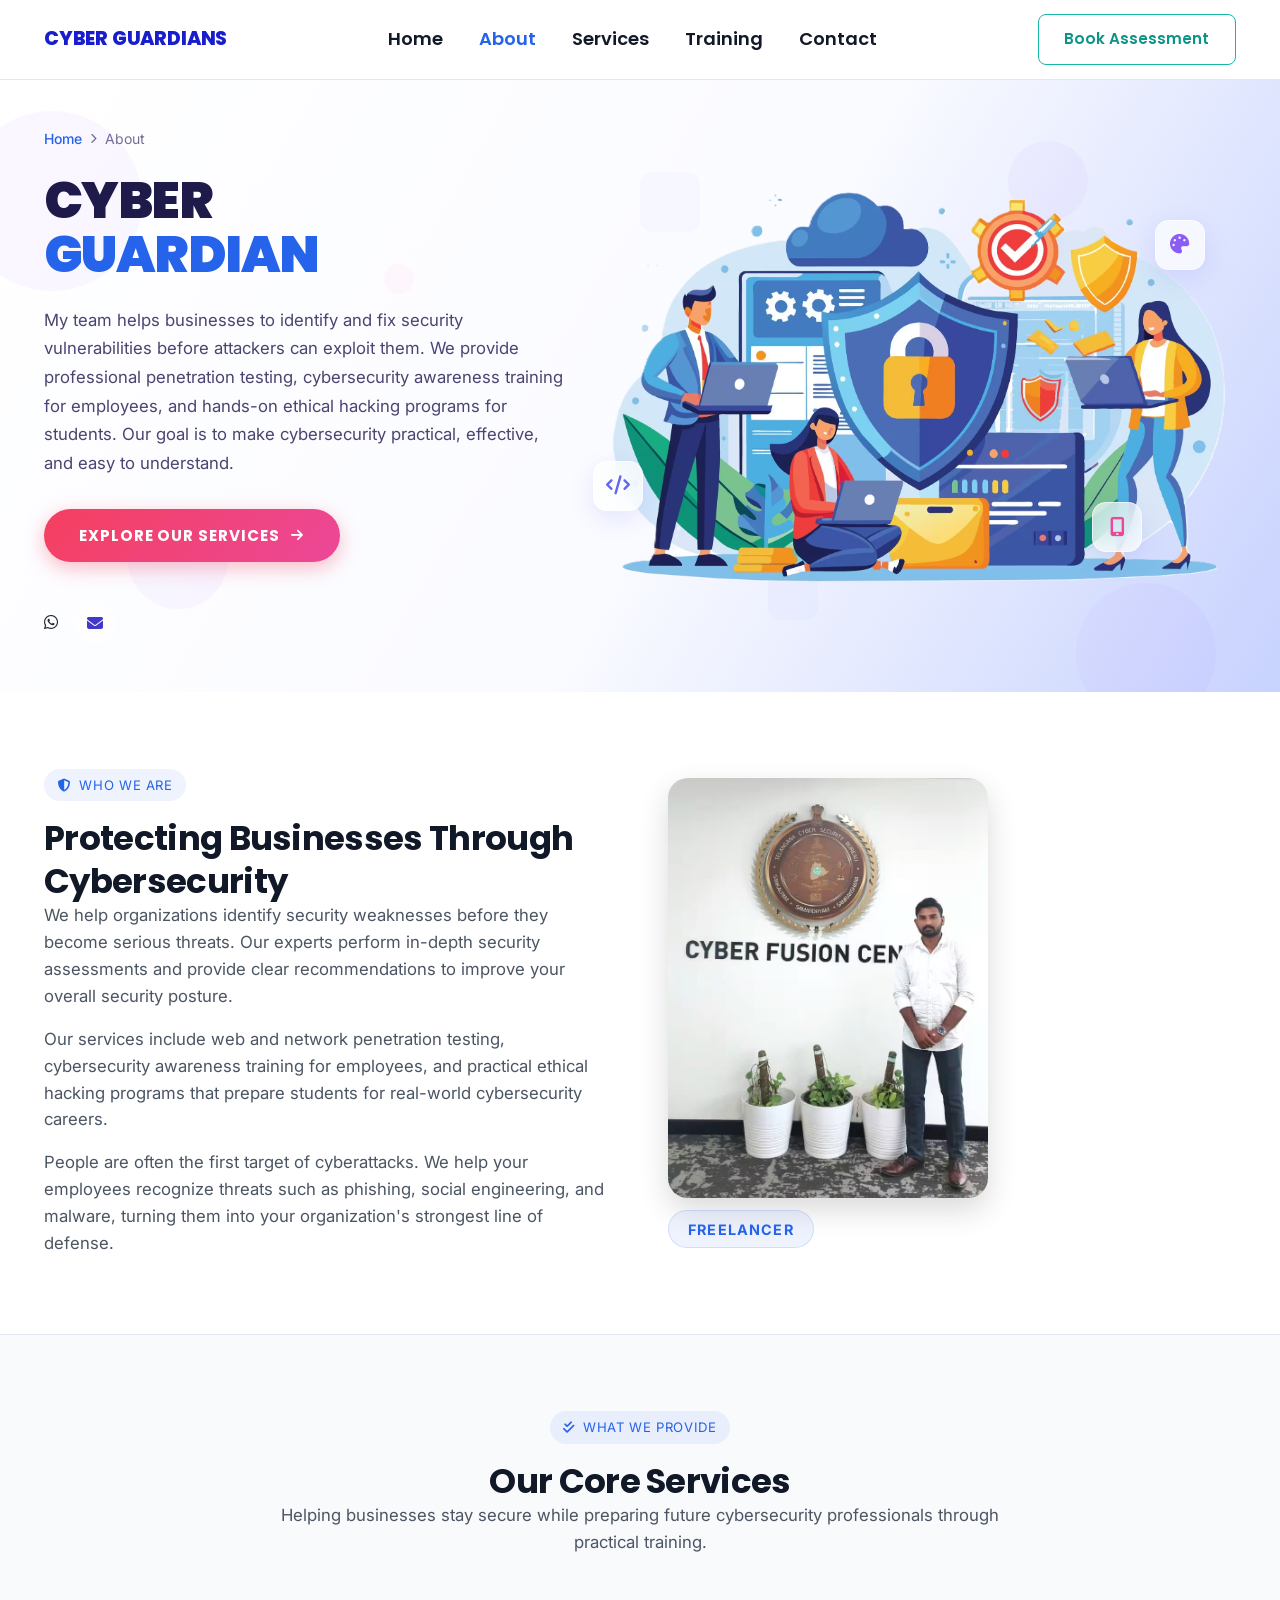
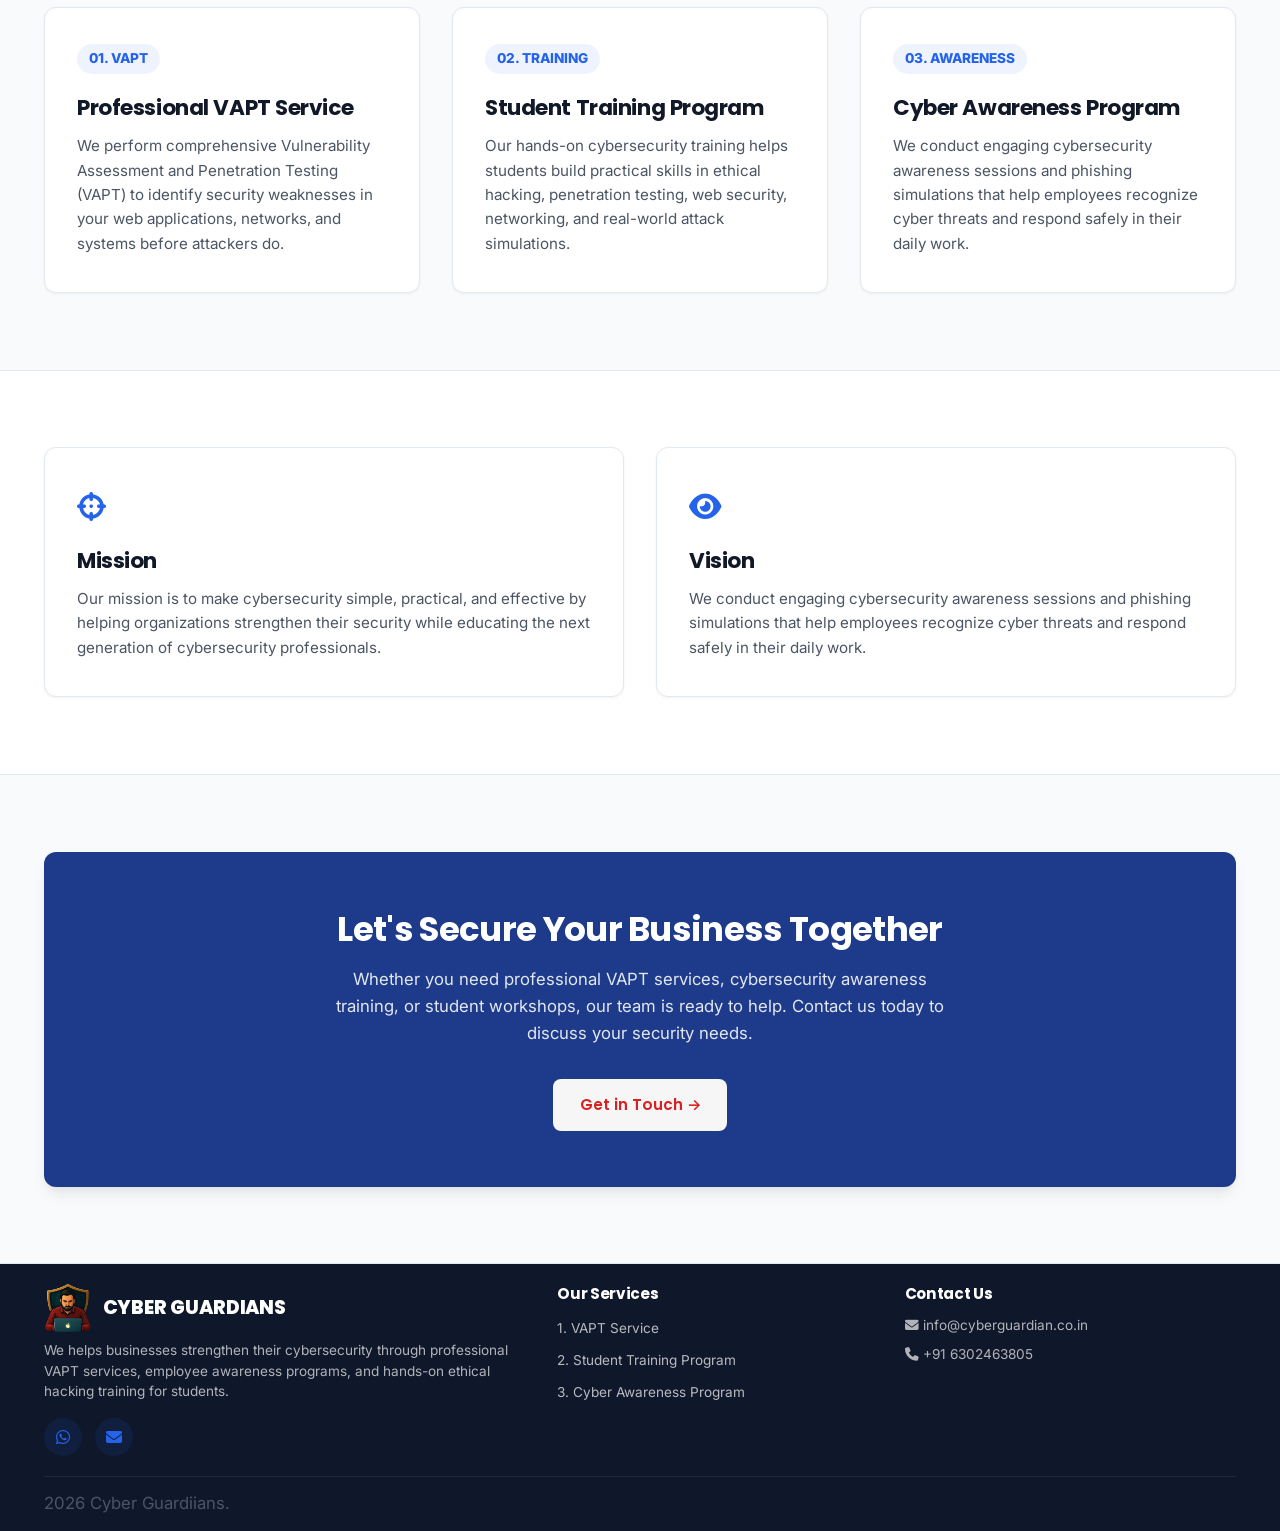
==== commit 705087dc: "update logo in foter" ====
--- a/about.html
+++ b/about.html
@@ -246,7 +246,7 @@
                         <img src="assets/logo.png" alt="Cyber Guardian Logo">
                         <span class="logo-text" style="color: #FFFFFF;">CYBER GUARDIANS</span>
                     </a>
-                    <p>Cyber Guardian helps businesses strengthen their cybersecurity through professional VAPT services, employee awareness programs, and hands-on ethical hacking training for students.</p>
+                    <p>We helps businesses strengthen their cybersecurity through professional VAPT services, employee awareness programs, and hands-on ethical hacking training for students.</p>
                     <div class="footer-socials">
                         <a href="https://wa.me/6302463508" target="_blank" aria-label="WhatsApp">
                             <i class="fa-brands fa-whatsapp"></i>
--- a/css/style.css
+++ b/css/style.css
@@ -800,6 +800,46 @@
 }
 
 
+.contact-btn {
+    display: inline-flex;
+    align-items: center;
+    justify-content: center;
+    gap: 10px;
+    margin-top: 15px;
+    height: 50%;
+    width: 50%;
+    padding: 15px 25px;
+
+    background: #04e808;
+    color: #fff;
+
+    border: none;
+    border-radius: 10px;
+
+    font-size: 16px;
+    font-weight: 600;
+    cursor: pointer;
+
+    transition: all 0.3s ease;
+    box-shadow: 0 5px 15px rgba(26, 26, 26, 0.15);
+}
+
+.contact-btn i {
+    font-size: 18px;
+    transition: transform .3s ease;
+}
+
+.contact-btn:hover {
+    background: #0d6efd;
+    transform: translateY(-3px);
+    box-shadow: 0 12px 25px rgba(13,110,253,.35);
+}
+
+.contact-btn:hover i {
+    transform: translateX(5px);
+}
+
+
 
 .footer-socials {
     display: flex;
@@ -888,7 +928,7 @@
 
 .footer-grid { 
     display: grid; 
-    grid-template-columns: 1.5fr 1fr 1fr 1.2fr; 
+    grid-template-columns: 3fr 2fr 2fr; 
     gap: 1rem; 
     padding-bottom: 1.25rem; 
     border-bottom: 1px solid #1E293B; 
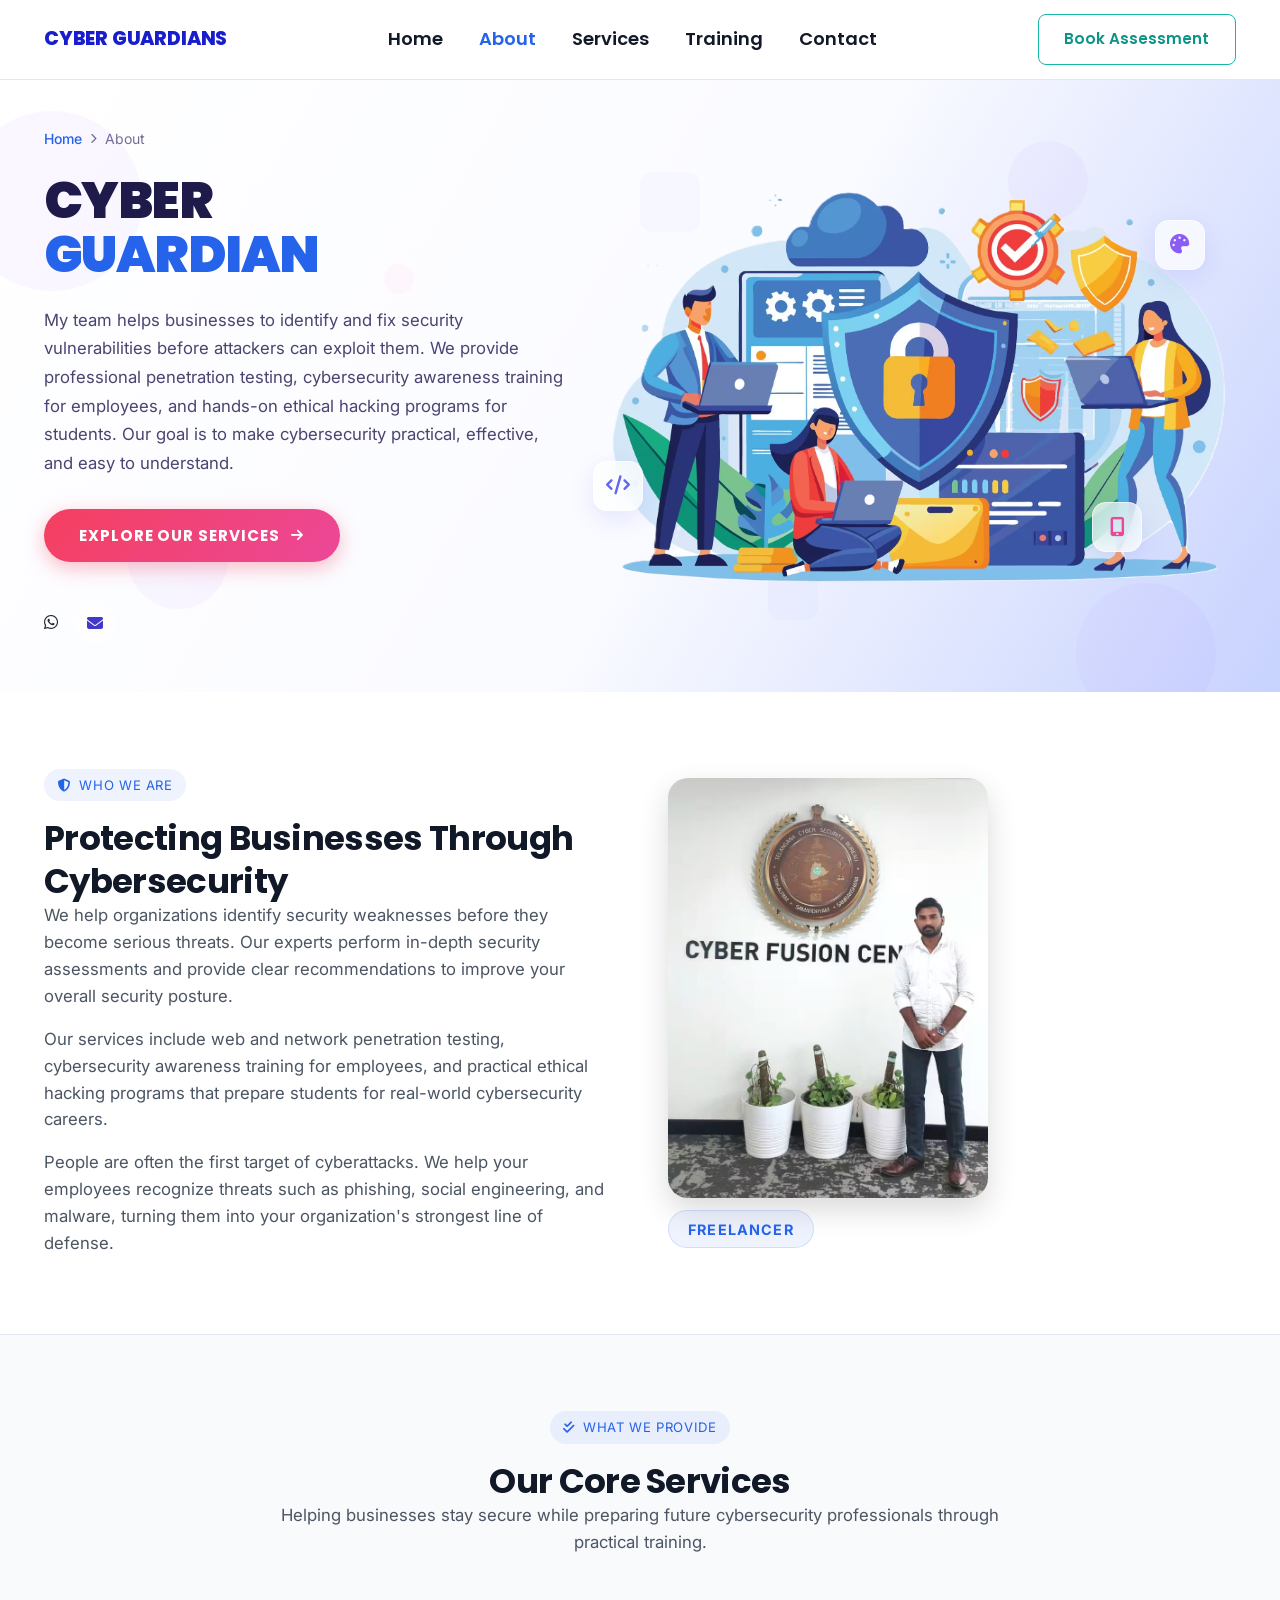
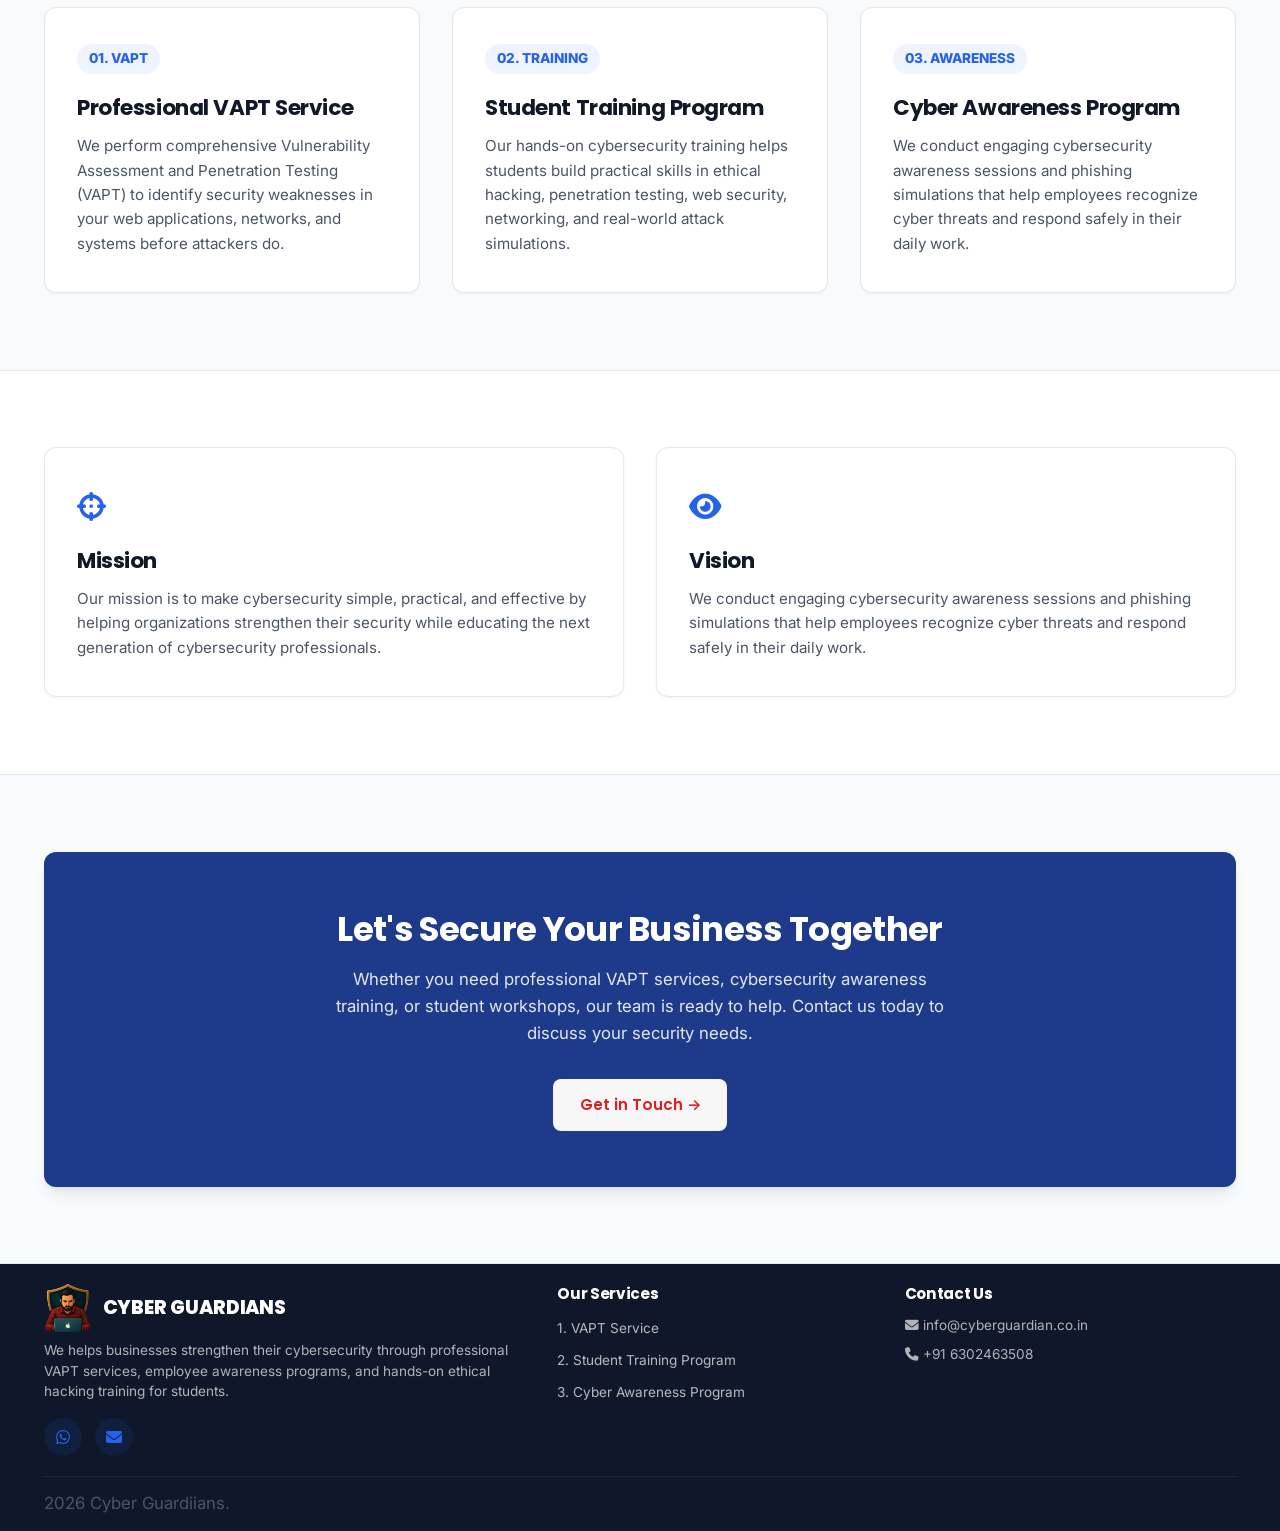
==== commit fa08f7d8: "form tag fix" ====
--- a/about.html
+++ b/about.html
@@ -105,7 +105,7 @@
                         </a>
 
                         <div class="hero-social-icons">
-                            <a href="https://wa.me/6302463508" target="_blank" aria-label="WhatsApp">
+                            <a href="https://wa.me/916302463508" target="_blank" aria-label="WhatsApp">
                             <i class="fa-brands fa-whatsapp"></i>
                             </a>
                             <a href="mailto:info@cyberguardian.co.in" class="social-icon-circle" aria-label="Dribbble">
@@ -248,7 +248,7 @@
                     </a>
                     <p>We helps businesses strengthen their cybersecurity through professional VAPT services, employee awareness programs, and hands-on ethical hacking training for students.</p>
                     <div class="footer-socials">
-                        <a href="https://wa.me/6302463508" target="_blank" aria-label="WhatsApp">
+                        <a href="https://wa.me/916302463508" target="_blank" aria-label="WhatsApp">
                             <i class="fa-brands fa-whatsapp"></i>
                         </a>
                         <a href="mailto:info@cyberguardian.co.in" aria-label="Email">
@@ -269,7 +269,7 @@
                 <div class="footer-contact-info">
                     <h4 class="footer-title">Contact Us</h4>
                     <p><i class="fa-solid fa-envelope"></i>  info@cyberguardian.co.in</p>
-                    <p><i class="fa-solid fa-phone"></i> +91 6302463805</p>
+                    <p><i class="fa-solid fa-phone"></i> +91 6302463508</p>
                 </div>
             </div>
 
--- a/css/style.css
+++ b/css/style.css
@@ -7,38 +7,41 @@
    1. Design Tokens & CSS Variables
 ------------------------------------------------------------- */
 :root {
-    --color-primary: #1E3A8A;        /* Deep Navy Blue */
-    --color-primary-hover: #1E40AF;  
-    --color-secondary: #2563EB;      /* Royal Blue */
+    --color-primary: #1E3A8A;
+    /* Deep Navy Blue */
+    --color-primary-hover: #1E40AF;
+    --color-secondary: #2563EB;
+    /* Royal Blue */
     --color-secondary-hover: #1D4ED8;
-    --color-accent: #F59E0B;         /* Amber Gold */
+    --color-accent: #F59E0B;
+    /* Amber Gold */
     --color-accent-hover: #D97706;
-    
-    --color-bg: #FFFFFF;             
-    --color-bg-light: #F8FAFC;       
-    --color-bg-dark: #0B132B;        
-    --color-bg-card: #FFFFFF;        
-    --color-border: #E2E8F0;        
+
+    --color-bg: #FFFFFF;
+    --color-bg-light: #F8FAFC;
+    --color-bg-dark: #0B132B;
+    --color-bg-card: #FFFFFF;
+    --color-border: #E2E8F0;
     --color-border-hover: #CBD5E1;
-    
-    --color-text: #1F2937;          
-    --color-subtext: #4B5563;       
-    --color-heading: #111827;       
+
+    --color-text: #1F2937;
+    --color-subtext: #4B5563;
+    --color-heading: #111827;
     --color-text-dark: #1F2937;
-    
+
     --font-primary: 'Inter', -apple-system, BlinkMacSystemFont, "Segoe UI", Roboto, sans-serif;
     --font-heading: 'Poppins', 'Inter', sans-serif;
-    
+
     --shadow-sm: 0 1px 3px rgba(0, 0, 0, 0.05);
     --shadow-md: 0 4px 6px -1px rgba(0, 0, 0, 0.06), 0 2px 4px -1px rgba(0, 0, 0, 0.03);
     --shadow-lg: 0 10px 15px -3px rgba(0, 0, 0, 0.08), 0 4px 6px -2px rgba(0, 0, 0, 0.04);
     --shadow-hover: 0 12px 20px -3px rgba(30, 58, 138, 0.12);
-    
+
     --radius-sm: 6px;
     --radius-md: 8px;
     --radius-lg: 12px;
     --radius-full: 9999px;
-    
+
     --transition: all 0.25s cubic-bezier(0.16, 1, 0.3, 1);
     --max-width: 1240px;
     --navbar-height: 80px;
@@ -58,7 +61,9 @@
 
 
 /* Reset & Prevent Horizontal Overflow */
-*, *::before, *::after {
+*,
+*::before,
+*::after {
     margin: 0;
     padding: 0;
     box-sizing: border-box;
@@ -85,12 +90,32 @@
     width: 100%;
 }
 
-a { text-decoration: none; color: inherit; transition: var(--transition); }
-ul, ol { list-style: none; }
-img, video { max-width: 100%; height: auto; display: block; object-fit: cover; }
+a {
+    text-decoration: none;
+    color: inherit;
+    transition: var(--transition);
+}
+
+ul,
+ol {
+    list-style: none;
+}
+
+img,
+video {
+    max-width: 100%;
+    height: auto;
+    display: block;
+    object-fit: cover;
+}
 
 /* Responsive Fluid Typography */
-h1, h2, h3, h4, h5, h6 {
+h1,
+h2,
+h3,
+h4,
+h5,
+h6 {
     font-family: var(--font-heading);
     color: var(--color-heading);
     font-weight: 700;
@@ -98,13 +123,31 @@
     letter-spacing: -0.02em;
 }
 
-h1 { font-size: clamp(2.1rem, 4vw, 2.75rem); }
-h2 { font-size: clamp(1.6rem, 3.2vw, 2.125rem); }
-h3 { font-size: clamp(1.25rem, 2.2vw, 1.5rem); }
-h4 { font-size: clamp(1.1rem, 1.8vw, 1.25rem); }
-
-p { color: var(--color-subtext); margin-bottom: 1rem; font-size: clamp(0.95rem, 1.5vw, 1.05rem); }
-p:last-child { margin-bottom: 0; }
+h1 {
+    font-size: clamp(2.1rem, 4vw, 2.75rem);
+}
+
+h2 {
+    font-size: clamp(1.6rem, 3.2vw, 2.125rem);
+}
+
+h3 {
+    font-size: clamp(1.25rem, 2.2vw, 1.5rem);
+}
+
+h4 {
+    font-size: clamp(1.1rem, 1.8vw, 1.25rem);
+}
+
+p {
+    color: var(--color-subtext);
+    margin-bottom: 1rem;
+    font-size: clamp(0.95rem, 1.5vw, 1.05rem);
+}
+
+p:last-child {
+    margin-bottom: 0;
+}
 
 .container {
     width: 100%;
@@ -113,8 +156,15 @@
     padding: 0 1.5rem;
 }
 
-.section { padding: clamp(2.5rem, 6vw, 5.5rem) 0; }
-.section-light { background-color: var(--color-bg-light); border-top: 1px solid var(--color-border); border-bottom: 1px solid var(--color-border); }
+.section {
+    padding: clamp(2.5rem, 6vw, 5.5rem) 0;
+}
+
+.section-light {
+    background-color: var(--color-bg-light);
+    border-top: 1px solid var(--color-border);
+    border-bottom: 1px solid var(--color-border);
+}
 
 .section-title {
     text-align: center;
@@ -165,7 +215,7 @@
 .btn-dark:hover {
     background: #0d6efd;
     transform: translateY(-3px);
-    box-shadow: 0 12px 25px rgba(13,110,253,.35);
+    box-shadow: 0 12px 25px rgba(13, 110, 253, .35);
 }
 
 .btn-outline-dark {
@@ -200,7 +250,9 @@
     color: #FFFFFF;
 }
 
-.btn-full { width: 100%; }
+.btn-full {
+    width: 100%;
+}
 
 /* Navbar */
 .navbar {
@@ -215,7 +267,9 @@
     transition: var(--transition);
 }
 
-.navbar.scrolled { box-shadow: var(--shadow-md); }
+.navbar.scrolled {
+    box-shadow: var(--shadow-md);
+}
 
 .nav-container {
     height: 100%;
@@ -240,7 +294,7 @@
     font-family: var(--font-heading);
     font-size: clamp(1rem, 2vw, 1.2rem);
     font-weight: 800;
-    color: #181ece; 
+    color: #181ece;
     letter-spacing: -0.01em;
     white-space: nowrap;
 }
@@ -258,7 +312,8 @@
     color: #374151;
 }
 
-.nav-link:hover, .nav-link.active {
+.nav-link:hover,
+.nav-link.active {
     color: var(--color-secondary);
 }
 
@@ -280,7 +335,7 @@
 .hamburger span {
     width: 28px;
     height: 3px;
-    background: #1E3A8A;  
+    background: #1E3A8A;
     border-radius: 2px;
     display: block;
 }
@@ -476,7 +531,12 @@
 }
 
 /* Top 4 Items Span 1 Column Each */
-.glimpse-top-1, .glimpse-top-2, .glimpse-top-3, .glimpse-top-4 { grid-column: span 1; }
+.glimpse-top-1,
+.glimpse-top-2,
+.glimpse-top-3,
+.glimpse-top-4 {
+    grid-column: span 1;
+}
 
 /* Bottom Row Spans aligned to exact same margin bounds */
 .glimpse-bottom-wide {
@@ -722,9 +782,21 @@
     box-shadow: var(--shadow-lg);
 }
 
-.cta-banner h2 { color: #FFFFFF; margin-bottom: 1rem; }
-.cta-banner p { color: #E2E8F0; max-width: 640px; margin: 0 auto 2rem auto; }
-.cta-banner a { background-color: rgb(247, 246, 246); color: rgb(218, 32, 32); }
+.cta-banner h2 {
+    color: #FFFFFF;
+    margin-bottom: 1rem;
+}
+
+.cta-banner p {
+    color: #E2E8F0;
+    max-width: 640px;
+    margin: 0 auto 2rem auto;
+}
+
+.cta-banner a {
+    background-color: rgb(247, 246, 246);
+    color: rgb(218, 32, 32);
+}
 
 /* Contact Form */
 .contact-grid {
@@ -768,7 +840,7 @@
     justify-content: center;
     align-items: center;
     border-radius: 50%;
-    background: rgba(37,99,235,.1);
+    background: rgba(37, 99, 235, .1);
     color: var(--color-secondary);
 }
 
@@ -832,7 +904,7 @@
 .contact-btn:hover {
     background: #0d6efd;
     transform: translateY(-3px);
-    box-shadow: 0 12px 25px rgba(13,110,253,.35);
+    box-shadow: 0 12px 25px rgba(13, 110, 253, .35);
 }
 
 .contact-btn:hover i {
@@ -853,13 +925,27 @@
     align-items: center;
     justify-content: center;
     border-radius: 50%;
-    background: rgba(37,99,235,.1);
+    background: rgba(37, 99, 235, .1);
     color: var(--color-secondary);
 }
 
-.form-group { margin-bottom: 1.25rem; }
-.form-row { display: grid; grid-template-columns: repeat(2, 1fr); gap: 1.25rem; }
-.form-label { display: block; font-size: 0.9rem; font-weight: 600; margin-bottom: 0.4rem; }
+.form-group {
+    margin-bottom: 1.25rem;
+}
+
+.form-row {
+    display: grid;
+    grid-template-columns: repeat(2, 1fr);
+    gap: 1.25rem;
+}
+
+.form-label {
+    display: block;
+    font-size: 0.9rem;
+    font-weight: 600;
+    margin-bottom: 0.4rem;
+}
+
 .form-control {
     width: 100%;
     padding: 0.75rem 1rem;
@@ -886,8 +972,19 @@
     display: none;
 }
 
-.form-feedback.success { display: block; background-color: #DEF7EC; color: #03543F; border: 1px solid #BCF0DA; }
-.form-feedback.error { display: block; background-color: #FDE8E8; color: #9B1C1C; border: 1px solid #FBD5D5; }
+.form-feedback.success {
+    display: block;
+    background-color: #DEF7EC;
+    color: #03543F;
+    border: 1px solid #BCF0DA;
+}
+
+.form-feedback.error {
+    display: block;
+    background-color: #FDE8E8;
+    color: #9B1C1C;
+    border: 1px solid #FBD5D5;
+}
 
 /* Page Banner */
 .page-banner {
@@ -905,77 +1002,120 @@
     margin-bottom: 0.75rem;
 }
 
-.breadcrumb a { color: var(--color-secondary); }
+.breadcrumb a {
+    color: var(--color-secondary);
+}
 
 /* Accordion Component */
-.accordion { max-width: 820px; margin: 0 auto; display: flex; flex-direction: column; gap: 1rem; }
-.accordion-item { background-color: #FFFFFF; border: 1px solid var(--color-border); border-radius: var(--radius-md); overflow: hidden; }
-.accordion-item.active { border-color: var(--color-secondary); }
-.accordion-header { padding: 1.25rem 1.5rem; display: flex; align-items: center; justify-content: space-between; cursor: pointer; }
-.accordion-header h4 { font-size: 1.05rem; color: var(--color-heading); }
-.accordion-content { max-height: 0; overflow: hidden; transition: max-height 0.3s ease-out; background-color: var(--color-bg-light); }
-.accordion-item.active .accordion-content { max-height: 300px; border-top: 1px solid var(--color-border); }
-.accordion-body { padding: 1.25rem 1.5rem; font-size: 0.95rem; color: var(--color-subtext); }
+.accordion {
+    max-width: 820px;
+    margin: 0 auto;
+    display: flex;
+    flex-direction: column;
+    gap: 1rem;
+}
+
+.accordion-item {
+    background-color: #FFFFFF;
+    border: 1px solid var(--color-border);
+    border-radius: var(--radius-md);
+    overflow: hidden;
+}
+
+.accordion-item.active {
+    border-color: var(--color-secondary);
+}
+
+.accordion-header {
+    padding: 1.25rem 1.5rem;
+    display: flex;
+    align-items: center;
+    justify-content: space-between;
+    cursor: pointer;
+}
+
+.accordion-header h4 {
+    font-size: 1.05rem;
+    color: var(--color-heading);
+}
+
+.accordion-content {
+    max-height: 0;
+    overflow: hidden;
+    transition: max-height 0.3s ease-out;
+    background-color: var(--color-bg-light);
+}
+
+.accordion-item.active .accordion-content {
+    max-height: 300px;
+    border-top: 1px solid var(--color-border);
+}
+
+.accordion-body {
+    padding: 1.25rem 1.5rem;
+    font-size: 0.95rem;
+    color: var(--color-subtext);
+}
 
 /* Footer */
-.footer { 
-    background-color: #0F172A; 
-    color: #94A3B8; 
-    padding-top: 1.25rem; 
-    margin-top: auto; 
-    width: 100%; 
-}
-
-.footer-grid { 
-    display: grid; 
-    grid-template-columns: 3fr 2fr 2fr; 
-    gap: 1rem; 
-    padding-bottom: 1.25rem; 
-    border-bottom: 1px solid #1E293B; 
-}
-
-.footer-title { 
-    color: #FFFFFF; 
-    font-size: 0.95rem; 
-    margin-bottom: 0.75rem;  
-}
-
-.footer-links li { 
-    margin-bottom: 0.4rem; 
+.footer {
+    background-color: #0F172A;
+    color: #94A3B8;
+    padding-top: 1.25rem;
+    margin-top: auto;
+    width: 100%;
+}
+
+.footer-grid {
+    display: grid;
+    grid-template-columns: 3fr 2fr 2fr;
+    gap: 1rem;
+    padding-bottom: 1.25rem;
+    border-bottom: 1px solid #1E293B;
+}
+
+.footer-title {
+    color: #FFFFFF;
+    font-size: 0.95rem;
+    margin-bottom: 0.75rem;
+}
+
+.footer-links li {
+    margin-bottom: 0.4rem;
     opacity: 70%;
 }
 
-.footer-links a { 
-    color: #FFFFFF; 
-    font-size: 0.85rem; 
-}
-
-.footer-links a:hover { 
-    color: #FFFFFF; 
-}
-
-.footer-bottom { 
-    padding: 0.85rem 0; 
-    display: flex; 
-    align-items: center; 
-    justify-content: space-between; 
-    font-size: 0.8rem; 
-    color: #64748B; 
-}
-
-.footer-brand p { 
-    font-size: 0.85rem; 
-    line-height: 1.5; 
-    margin-top: 0.5rem; 
-    color: whitesmoke; 
-    opacity: 70%; 
-}
-
-.footer-contact-info p { 
-    font-size: 0.85rem; 
-    margin-bottom: 0.4rem; 
-    color: whitesmoke; 
-    opacity: 70%; 
+.footer-links a {
+    color: #FFFFFF;
+    font-size: 0.85rem;
+}
+
+.footer-links a:hover {
+    color: #FFFFFF;
+}
+
+.footer-bottom {
+    padding: 0.85rem 0;
+    display: flex;
+    align-items: center;
+    justify-content: space-between;
+    font-size: 0.8rem;
+    color: #64748B;
+}
+
+.footer-brand p {
+    font-size: 0.85rem;
+    line-height: 1.5;
+    margin-top: 0.5rem;
+    color: whitesmoke;
+    opacity: 70%;
+}
+
+.footer-contact-info p {
+    font-size: 0.85rem;
+    margin-bottom: 0.4rem;
+    color: whitesmoke;
+    opacity: 70%;
 }
 
 /* Scroll-to-Top Button */
@@ -1025,12 +1165,10 @@
     display: flex;
     align-items: center;
     padding: clamp(3rem, 3vw, 5rem) 0;
-    background: linear-gradient(
-        120deg,
-        #FFFFFF 0%,
-        #fafbff 55%,
-        #c7d2fe 100%
-    );
+    background: linear-gradient(120deg,
+            #FFFFFF 0%,
+            #fafbff 55%,
+            #c7d2fe 100%);
 }
 
 /* Floating animated background shapes */
@@ -1130,10 +1268,23 @@
 }
 
 @keyframes float-shape {
-    0%, 100% { transform: translateY(0) rotate(0deg); }
-    25% { transform: translateY(-15px) rotate(5deg); }
-    50% { transform: translateY(-25px) rotate(-3deg); }
-    75% { transform: translateY(-10px) rotate(2deg); }
+
+    0%,
+    100% {
+        transform: translateY(0) rotate(0deg);
+    }
+
+    25% {
+        transform: translateY(-15px) rotate(5deg);
+    }
+
+    50% {
+        transform: translateY(-25px) rotate(-3deg);
+    }
+
+    75% {
+        transform: translateY(-10px) rotate(2deg);
+    }
 }
 
 /* Hero Grid Layout */
@@ -1326,13 +1477,28 @@
 }
 
 @keyframes float-card {
-    0%, 100% { transform: translateY(0) rotate(0deg); }
-    50% { transform: translateY(-10px) rotate(3deg); }
+
+    0%,
+    100% {
+        transform: translateY(0) rotate(0deg);
+    }
+
+    50% {
+        transform: translateY(-10px) rotate(3deg);
+    }
 }
 
 /* Scroll reveal */
-.reveal { opacity: 0; transform: translateY(20px); transition: opacity 0.5s ease, transform 0.5s ease; }
-.reveal.active { opacity: 1; transform: translateY(0); }
+.reveal {
+    opacity: 0;
+    transform: translateY(20px);
+    transition: opacity 0.5s ease, transform 0.5s ease;
+}
+
+.reveal.active {
+    opacity: 1;
+    transform: translateY(0);
+}
 
 /* Service Cards Layout */
 .service-cards {
@@ -1346,14 +1512,14 @@
     background: #ffffff;
     padding: 2.5rem;
     border-radius: 18px;
-    box-shadow: 0 10px 30px rgba(0,0,0,0.08);
-    border: 1px solid rgba(0,0,0,0.05);
+    box-shadow: 0 10px 30px rgba(0, 0, 0, 0.08);
+    border: 1px solid rgba(0, 0, 0, 0.05);
     transition: all 0.3s ease;
 }
 
 .service-card:hover {
     transform: translateY(-8px);
-    box-shadow: 0 18px 40px rgba(0,0,0,0.12);
+    box-shadow: 0 18px 40px rgba(0, 0, 0, 0.12);
 }
 
 /* Heading */
@@ -1390,10 +1556,294 @@
     transform: translateY(-2px);
 }
 
-/* Responsive */
-@media(max-width: 900px) {
-    .contact-grid {
-        grid-template-columns: 1fr;
-        gap: 2rem;
+
+
+/* -------------------------------------------------------------
+   Form Note Helper Text
+------------------------------------------------------------- */
+.form-note {
+    font-size: 10px;
+    margin-top: 10px;
+    color: var(--color-subtext);
+}
+
+.info-sub {
+    font-size: small;
+}
+
+.footer-logo-text {
+    color: #ffffff;
+}
+
+/* -------------------------------------------------------------
+   Custom Notification Toast (error info, bottom-right)
+------------------------------------------------------------- */
+.cg-notif {
+    position: fixed;
+    bottom: 24px;
+    right: 24px;
+    z-index: 99999;
+    min-width: 280px;
+    max-width: min(420px, calc(100vw - 32px));
+    border-radius: 14px;
+    box-shadow: 0 8px 32px rgba(0, 0, 0, 0.28), 0 2px 8px rgba(0, 0, 0, 0.18);
+    font-family: var(--font-primary);
+    font-size: 0.93rem;
+    animation: cgSlideIn 0.35s cubic-bezier(.4, 0, .2, 1) forwards;
+    backdrop-filter: blur(8px);
+}
+
+@keyframes cgSlideIn {
+    from {
+        opacity: 0;
+        transform: translateY(40px) scale(0.96);
     }
+
+    to {
+        opacity: 1;
+        transform: translateY(0) scale(1);
+    }
+}
+
+@keyframes cgSlideOut {
+    from {
+        opacity: 1;
+        transform: translateY(0) scale(1);
+    }
+
+    to {
+        opacity: 0;
+        transform: translateY(30px) scale(0.96);
+    }
+}
+
+.cg-notif--success {
+    background: linear-gradient(135deg, #0d2b1e, #0a4a2f);
+    border: 1.5px solid #1aff8c44;
+}
+
+.cg-notif--error {
+    background: linear-gradient(135deg, #2b0d0d, #4a0a1a);
+    border: 1.5px solid #ff4a6e44;
+}
+
+.cg-notif--info {
+    background: linear-gradient(135deg, #0d1a2b, #0a2a4a);
+    border: 1.5px solid #4a8fff44;
+}
+
+.cg-notif-inner {
+    display: flex;
+    align-items: flex-start;
+    gap: 12px;
+    padding: 16px 14px 16px 18px;
+}
+
+.cg-notif-icon {
+    font-size: 1.4rem;
+    flex-shrink: 0;
+    margin-top: 1px;
+}
+
+.cg-notif-body {
+    flex: 1;
+}
+
+.cg-notif-msg {
+    margin: 0 0 4px;
+    color: #f0f0f0;
+    line-height: 1.45;
+    font-weight: 500;
+}
+
+.cg-notif-reasons {
+    margin: 8px 0 0;
+    padding: 0 0 0 18px;
+    color: #ffb8b8;
+    font-size: 0.85rem;
+    line-height: 1.5;
+}
+
+.cg-notif-reasons li {
+    margin-bottom: 2px;
+}
+
+.cg-notif-close {
+    background: none;
+    border: none;
+    color: #aaa;
+    font-size: 1.3rem;
+    cursor: pointer;
+    padding: 0 2px;
+    line-height: 1;
+    flex-shrink: 0;
+    transition: color 0.2s;
+    margin-top: -2px;
+}
+
+.cg-notif-close:hover {
+    color: #fff;
+}
+
+
+
+/* -------------------------------------------------------------
+   Modal Alert Dialog (must-click-OK, success & error)
+------------------------------------------------------------- */
+#cg-modal-overlay {
+    position: fixed;
+    inset: 0;
+    z-index: 999999;
+    background: rgba(0, 0, 0, 0.72);
+    backdrop-filter: blur(6px);
+    display: flex;
+    align-items: center;
+    justify-content: center;
+    padding: 20px;
+    animation: cgFadeIn 0.25s ease forwards;
+}
+
+@keyframes cgFadeIn {
+    from {
+        opacity: 0;
+    }
+
+    to {
+        opacity: 1;
+    }
+}
+
+@keyframes cgFadeOut {
+    from {
+        opacity: 1;
+    }
+
+    to {
+        opacity: 0;
+    }
+}
+
+@keyframes cgPopIn {
+    from {
+        opacity: 0;
+        transform: scale(0.88) translateY(20px);
+    }
+
+    to {
+        opacity: 1;
+        transform: scale(1) translateY(0);
+    }
+}
+
+#cg-modal-box {
+    border-radius: 20px;
+    box-shadow: 0 24px 60px rgba(0, 0, 0, 0.55), 0 0 0 1px rgba(255, 255, 255, 0.05);
+    padding: 40px 36px 32px;
+    max-width: 420px;
+    width: 100%;
+    text-align: center;
+    font-family: var(--font-primary);
+    animation: cgPopIn 0.3s cubic-bezier(.4, 0, .2, 1) forwards;
+    position: relative;
+}
+
+#cg-modal-box.success {
+    background: linear-gradient(145deg, #0d1f2d, #0a2e1a);
+    border: 1.5px solid rgba(0, 255, 140, 0.25);
+}
+
+#cg-modal-box.error {
+    background: linear-gradient(145deg, #2b0d0d, #1a0a0a);
+    border: 1.5px solid rgba(255, 80, 80, 0.3);
+}
+
+#cg-modal-icon {
+    font-size: 3rem;
+    margin-bottom: 16px;
+    display: block;
+}
+
+#cg-modal-box.success #cg-modal-icon {
+    filter: drop-shadow(0 0 12px rgba(0, 255, 140, 0.5));
+}
+
+#cg-modal-box.error #cg-modal-icon {
+    filter: drop-shadow(0 0 12px rgba(255, 80, 80, 0.5));
+}
+
+#cg-modal-title {
+    font-size: 1.25rem;
+    font-weight: 700;
+    color: #ffffff;
+    margin: 0 0 12px;
+    font-family: var(--font-heading);
+}
+
+#cg-modal-msg {
+    font-size: 0.95rem;
+    line-height: 1.65;
+    margin: 0 0 8px;
+    white-space: pre-line;
+}
+
+#cg-modal-box.success #cg-modal-msg {
+    color: #c8d8d0;
+}
+
+#cg-modal-box.error #cg-modal-msg {
+    color: #f0c0c0;
+}
+
+#cg-modal-reasons {
+    list-style: disc;
+    text-align: left;
+    margin: 10px 0 20px 18px;
+    padding: 0;
+    font-size: 0.87rem;
+    color: #ffaaaa;
+    line-height: 1.6;
+}
+
+#cg-modal-reasons li {
+    margin-bottom: 4px;
+}
+
+#cg-modal-ok {
+    display: inline-block;
+    padding: 13px 48px;
+    color: #ffffff;
+    font-size: 1rem;
+    font-weight: 600;
+    border: none;
+    border-radius: 10px;
+    cursor: pointer;
+    letter-spacing: 0.03em;
+    transition: transform 0.15s ease, box-shadow 0.15s ease;
+    width: 100%;
+    font-family: var(--font-primary);
+    margin-top: 12px;
+}
+
+#cg-modal-box.success #cg-modal-ok {
+    background: linear-gradient(135deg, #00c96e, #00875a);
+    box-shadow: 0 4px 20px rgba(0, 201, 110, 0.35);
+}
+
+#cg-modal-box.error #cg-modal-ok {
+    background: linear-gradient(135deg, #e03040, #a01020);
+    box-shadow: 0 4px 20px rgba(220, 50, 60, 0.35);
+}
+
+#cg-modal-box.success #cg-modal-ok:hover {
+    transform: translateY(-2px);
+    box-shadow: 0 6px 28px rgba(0, 201, 110, 0.5);
+}
+
+#cg-modal-box.error #cg-modal-ok:hover {
+    transform: translateY(-2px);
+    box-shadow: 0 6px 28px rgba(220, 50, 60, 0.5);
+}
+
+#cg-modal-ok:active {
+    transform: translateY(0);
 }
--- a/css/responsive.css
+++ b/css/responsive.css
@@ -79,7 +79,10 @@
     }
 
     /* Workshop Glimpses Responsive Grid Spans */
-    .glimpse-top-1, .glimpse-top-2, .glimpse-top-3, .glimpse-top-4 {
+    .glimpse-top-1,
+    .glimpse-top-2,
+    .glimpse-top-3,
+    .glimpse-top-4 {
         grid-column: span 2;
     }
 
@@ -118,44 +121,378 @@
         display: flex;
     }
 
-    .nav-menu{
-    position: fixed;
-    top: 0;
-    right: -50vw;         
-    width: 50vw;           
-    max-width: 300px;        
-    height:100dvh;
-    background: #ffff;
-    display: flex;
-    flex-direction: column;
-    gap: 15px;
-    padding: 90px 20px 20px;
-
-    transition: right .3s ease;
-    z-index: 9999;
-}
-
-.nav-menu.active{
-    right: 0;
-}
+    .nav-menu {
+        position: fixed;
+        top: 0;
+        right: -50vw;
+        width: 50vw;
+        max-width: 300px;
+        height: 100dvh;
+        background: #ffff;
+        display: flex;
+        flex-direction: column;
+        gap: 15px;
+        padding: 90px 20px 20px;
+
+        transition: right .3s ease;
+        z-index: 9999;
+    }
+
+    .nav-menu.active {
+        right: 0;
+    }
 
     .nav-link {
         font-size: 1.1rem;
         width: 100%;
         padding: 0.5rem 0;
-         border-bottom:1px solid #eee;
+        border-bottom: 1px solid #eee;
     }
 
     .nav-cta {
-    display: flex;
-    align-items: center;
-}
+        display: flex;
+        align-items: center;
+    }
 
     .nav-cta .btn {
         display: none;
     }
 
     /* ==========================================
+   Mobile Hero - Desktop Style Adaptation
+========================================== */
+
+    @media (max-width: 768px) {
+
+        .hero-split {
+            min-height: 520px;
+            display: flex;
+            align-items: center;
+            margin-top: 0;
+            padding: 0;
+            position: relative;
+            overflow: hidden;
+        }
+
+        /* Keep image as background */
+        .hero-split-bg {
+            position: absolute;
+            width: 100%;
+            height: 100%;
+            right: 0;
+            top: 0;
+            background-size: cover;
+            background-position: center;
+        }
+
+
+        /* Keep white gradient effect */
+        .hero-split-overlay {
+            display: block;
+            background: linear-gradient(90deg,
+                    rgba(255, 255, 255, 1) 0%,
+                    rgba(255, 255, 255, 0.92) 35%,
+                    rgba(255, 255, 255, 0.55) 65%,
+                    rgba(255, 255, 255, 0.1) 100%);
+        }
+
+
+        .hero-split .container {
+            position: relative !important;
+            z-index: 5;
+            padding: 0 1.25rem;
+        }
+
+
+        .hero-split-content {
+            max-width: 100%;
+            padding: 2rem 0;
+        }
+
+
+        .hero-watermark {
+            font-size: clamp(3rem, 15vw, 6rem);
+            top: -10px;
+            left: 0;
+        }
+
+
+        .hero-split-title {
+            font-size: clamp(1.7rem, 7vw, 2.5rem);
+            line-height: 1.15;
+            max-width: 95%;
+            margin-bottom: 1rem;
+        }
+
+
+        .hero-split-subtitle {
+            font-size: clamp(0.9rem, 4vw, 1.1rem);
+            max-width: 95%;
+            line-height: 1.5;
+            margin-bottom: 1.5rem;
+        }
+
+
+        .hero-split-buttons {
+            gap: 0.8rem;
+            flex-wrap: wrap;
+        }
+
+
+        .hero-split-buttons .btn {
+            width: auto;
+            min-height: 42px;
+            padding: 0.7rem 1.2rem;
+            font-size: 0.85rem;
+        }
+
+    }
+
+
+    /* Small phones */
+    @media (max-width: 480px) {
+
+        .hero-split {
+            min-height: 500px;
+        }
+
+
+        .hero-split-title {
+            font-size: clamp(1.45rem, 7vw, 1.9rem);
+        }
+
+
+        .hero-split-subtitle {
+            font-size: 0.95rem;
+        }
+
+
+        .hero-split-buttons {
+            flex-direction: column;
+            align-items: flex-start;
+        }
+
+
+        .hero-split-buttons .btn {
+            width: 100%;
+        }
+
+    }
+
+    /* Hero Stacking */
+    .hero-split {
+        min-height: auto;
+        flex-direction: column;
+        padding: 2.5rem 0;
+        background-color: #FFFFFF;
+    }
+
+    .hero-split-bg {
+        position: relative;
+        width: 100%;
+        height: 260px;
+        border-radius: var(--radius-lg);
+        margin-top: 1.5rem;
+    }
+
+    .hero-split-overlay {
+        display: none;
+    }
+
+    .hero-split-content {
+        max-width: 100%;
+        padding: 0;
+    }
+
+    /* About Hero stacking on mobile */
+    .about-hero {
+        min-height: auto;
+        padding: clamp(2rem, 4vw, 3rem) 0;
+    }
+
+    .about-hero-grid {
+        grid-template-columns: 1fr;
+        text-align: center;
+        gap: 2.5rem;
+    }
+
+    .about-hero-content {
+        order: 1;
+    }
+
+    .about-hero-illustration {
+        order: 2;
+    }
+
+    .hero-breadcrumb {
+        justify-content: center;
+    }
+
+    .about-hero-title .title-line-1,
+    .about-hero-title .title-line-2 {
+        font-size: clamp(2.2rem, 7vw, 3rem);
+    }
+
+    .about-hero-desc {
+        max-width: 100%;
+        margin-left: auto;
+        margin-right: auto;
+    }
+
+    .btn-hero-cta {
+        margin-left: auto;
+        margin-right: auto;
+    }
+
+    .hero-social-icons {
+        justify-content: center;
+    }
+
+
+    .illustration-wrapper img {
+        max-width: 450px;
+        margin: 0 auto;
+    }
+
+    .floating-ui-element {
+        width: 40px;
+        height: 40px;
+        font-size: 1rem;
+    }
+
+    .services-3-grid {
+        grid-template-columns: 1fr;
+    }
+
+    .process-grid {
+        grid-template-columns: repeat(2, 1fr);
+    }
+
+    .stats-grid {
+        grid-template-columns: repeat(2, 1fr);
+    }
+
+    .form-row {
+        grid-template-columns: 1fr;
+    }
+
+    .footer-grid {
+        grid-template-columns: 1fr;
+        gap: 2rem;
+    }
+
+    .footer-bottom {
+        flex-direction: column;
+        gap: 0.75rem;
+        text-align: center;
+    }
+}
+
+/* -------------------------------------------------------------
+   4. Mobile Phones (max-width: 576px)
+------------------------------------------------------------- */
+@media (max-width: 576px) {
+    .container {
+        padding: 0 1.25rem;
+    }
+
+    .glimpses-unified-grid {
+        grid-template-columns: 1fr;
+    }
+
+    .glimpse-top-1,
+    .glimpse-top-2,
+    .glimpse-top-3,
+    .glimpse-top-4,
+    .glimpse-bottom-wide,
+    .glimpse-bottom-side,
+    .glimpses-cta-bar {
+        grid-column: span 1;
+    }
+
+    .glimpses-cta-bar {
+        flex-direction: column;
+        align-items: stretch;
+        gap: 1.25rem;
+    }
+
+    .glimpses-badges-list {
+        justify-content: center;
+    }
+
+    .glimpses-cta-bar .btn {
+        width: 100%;
+    }
+
+    .process-grid {
+        grid-template-columns: 1fr;
+    }
+
+    .stats-grid {
+        grid-template-columns: 1fr;
+    }
+
+    .hero-split-buttons {
+        flex-direction: column;
+        width: 100%;
+    }
+
+    .hero-split-buttons .btn {
+        width: 100%;
+    }
+
+    .btn {
+        width: 100%;
+    }
+
+    .contact-info-card,
+    .contact-form-wrapper {
+        padding: 1.25rem;
+    }
+
+    /* About Hero small mobile */
+    .about-hero-title .title-line-1,
+    .about-hero-title .title-line-2 {
+        font-size: clamp(2rem, 7vw, 4rem);
+    }
+
+    .illustration-wrapper img {
+        max-width: 320px;
+    }
+
+    .float-card-2 {
+        left: 2%;
+    }
+
+    .btn-hero-cta {
+        width: auto;
+    }
+}
+
+/* -------------------------------------------------------------
+   5. Small Mobile Devices (max-width: 375px)
+------------------------------------------------------------- */
+@media (max-width: 375px) {
+    html {
+        font-size: 14px;
+    }
+
+    .logo-text {
+        font-size: 0.95rem;
+    }
+
+    .logo-link img {
+        height: 36px;
+    }
+}
+
+@media (max-width: 768px) {
+    .mobile-hide-image {
+        display: none;
+    }
+}
+
+/* ==========================================
    Mobile Hero - Desktop Style Adaptation
 ========================================== */
 
@@ -177,7 +514,7 @@
         width: 100%;
         height: 100%;
         right: 0;
-        top: 0;
+        top: -30px;
         background-size: cover;
         background-position: center;
     }
@@ -186,13 +523,11 @@
     /* Keep white gradient effect */
     .hero-split-overlay {
         display: block;
-        background: linear-gradient(
-            90deg,
-            rgba(255,255,255,1) 0%,
-            rgba(255,255,255,0.92) 35%,
-            rgba(255,255,255,0.55) 65%,
-            rgba(255,255,255,0.1) 100%
-        );
+        background: linear-gradient(90deg,
+                rgba(255, 255, 255, 1) 0%,
+                rgba(255, 255, 255, 0.92) 35%,
+                rgba(255, 255, 255, 0.55) 65%,
+                rgba(255, 255, 255, 0.1) 100%);
     }
 
 
@@ -210,336 +545,7 @@
 
 
     .hero-watermark {
-        font-size: clamp(3rem,15vw,6rem);
-        top: -10px;
-        left: 0;
-    }
-
-
-    .hero-split-title {
-        font-size: clamp(1.7rem, 7vw, 2.5rem);
-        line-height: 1.15;
-        max-width: 95%;
-        margin-bottom: 1rem;
-    }
-
-
-    .hero-split-subtitle {
-        font-size: clamp(0.9rem, 4vw, 1.1rem);
-        max-width: 95%;
-        line-height: 1.5;
-        margin-bottom: 1.5rem;
-    }
-
-
-    .hero-split-buttons {
-        gap: 0.8rem;
-        flex-wrap: wrap;
-    }
-
-
-    .hero-split-buttons .btn {
-        width: auto;
-        min-height: 42px;
-        padding: 0.7rem 1.2rem;
-        font-size: 0.85rem;
-    }
-
-}
-
-
-/* Small phones */
-@media (max-width: 480px) {
-
-    .hero-split {
-        min-height: 500px;
-    }
-
-
-    .hero-split-title {
-        font-size: clamp(1.45rem, 7vw, 1.9rem);
-    }
-
-
-    .hero-split-subtitle {
-        font-size: 0.95rem;
-    }
-
-
-    .hero-split-buttons {
-        flex-direction: column;
-        align-items: flex-start;
-    }
-
-
-    .hero-split-buttons .btn {
-        width: 100%;
-    }
-
-}
-
-    /* Hero Stacking */
-    .hero-split {
-        min-height: auto;
-        flex-direction: column;
-        padding: 2.5rem 0;
-        background-color: #FFFFFF;
-    }
-
-    .hero-split-bg {
-        position: relative;
-        width: 100%;
-        height: 260px;
-        border-radius: var(--radius-lg);
-        margin-top: 1.5rem;
-    }
-
-    .hero-split-overlay {
-        display: none;
-    }
-
-    .hero-split-content {
-        max-width: 100%;
-        padding: 0;
-    }
-
-    /* About Hero stacking on mobile */
-    .about-hero {
-        min-height: auto;
-        padding: clamp(2rem, 4vw, 3rem) 0;
-    }
-
-    .about-hero-grid {
-        grid-template-columns: 1fr;
-        text-align: center;
-        gap: 2.5rem;
-    }
-
-    .about-hero-content {
-        order: 1;
-    }
-
-    .about-hero-illustration {
-        order: 2;
-    }
-
-    .hero-breadcrumb {
-        justify-content: center;
-    }
-
-    .about-hero-title .title-line-1,
-    .about-hero-title .title-line-2 {
-        font-size: clamp(2.2rem, 7vw, 3rem);
-    }
-
-    .about-hero-desc {
-        max-width: 100%;
-        margin-left: auto;
-        margin-right: auto;
-    }
-
-    .btn-hero-cta {
-        margin-left: auto;
-        margin-right: auto;
-    }
-
-    .hero-social-icons {
-        justify-content: center;
-    }
-
-    .illustration-wrapper img {
-        max-width: 450px;
-        margin: 0 auto;
-    }
-
-    .floating-ui-element {
-        width: 40px;
-        height: 40px;
-        font-size: 1rem;
-    }
-
-    .services-3-grid {
-        grid-template-columns: 1fr;
-    }
-
-    .process-grid {
-        grid-template-columns: repeat(2, 1fr);
-    }
-
-    .stats-grid {
-        grid-template-columns: repeat(2, 1fr);
-    }
-
-    .form-row {
-        grid-template-columns: 1fr;
-    }
-
-    .footer-grid {
-        grid-template-columns: 1fr;
-        gap: 2rem;
-    }
-
-    .footer-bottom {
-        flex-direction: column;
-        gap: 0.75rem;
-        text-align: center;
-    }
-}
-
-/* -------------------------------------------------------------
-   4. Mobile Phones (max-width: 576px)
-------------------------------------------------------------- */
-@media (max-width: 576px) {
-    .container {
-        padding: 0 1.25rem;
-    }
-
-    .glimpses-unified-grid {
-        grid-template-columns: 1fr;
-    }
-
-    .glimpse-top-1, .glimpse-top-2, .glimpse-top-3, .glimpse-top-4,
-    .glimpse-bottom-wide, .glimpse-bottom-side, .glimpses-cta-bar {
-        grid-column: span 1;
-    }
-
-    .glimpses-cta-bar {
-        flex-direction: column;
-        align-items: stretch;
-        gap: 1.25rem;
-    }
-
-    .glimpses-badges-list {
-        justify-content: center;
-    }
-
-    .glimpses-cta-bar .btn {
-        width: 100%;
-    }
-
-    .process-grid {
-        grid-template-columns: 1fr;
-    }
-
-    .stats-grid {
-        grid-template-columns: 1fr;
-    }
-
-    .hero-split-buttons {
-        flex-direction: column;
-        width: 100%;
-    }
-
-    .hero-split-buttons .btn {
-        width: 100%;
-    }
-
-    .btn {
-        width: 100%;
-    }
-
-    .contact-info-card, .contact-form-wrapper {
-        padding: 1.25rem;
-    }
-
-    /* About Hero small mobile */
-    .about-hero-title .title-line-1,
-    .about-hero-title .title-line-2 {
-        font-size: clamp(2rem, 7vw, 4rem);
-    }
-
-    .illustration-wrapper img {
-        max-width: 320px;
-    }
-
-    .float-card-2 {
-        left: 2%;
-    }
-
-    .btn-hero-cta {
-        width: auto;
-    }
-}
-
-/* -------------------------------------------------------------
-   5. Small Mobile Devices (max-width: 375px)
-------------------------------------------------------------- */
-@media (max-width: 375px) {
-    html {
-        font-size: 14px;
-    }
-
-    .logo-text {
-        font-size: 0.95rem;
-    }
-
-    .logo-link img {
-        height: 36px;
-    }
-}
-
-@media (max-width: 768px) {
-    .mobile-hide-image {
-        display: none;
-    }
-}
-
-/* ==========================================
-   Mobile Hero - Desktop Style Adaptation
-========================================== */
-
-@media (max-width: 768px) {
-
-    .hero-split {
-        min-height: 520px;
-        display: flex;
-        align-items: center;
-        margin-top: 0;
-        padding: 0;
-        position: relative;
-        overflow: hidden;
-    }
-
-    /* Keep image as background */
-    .hero-split-bg {
-        position: absolute;
-        width: 100%;
-        height: 100%;
-        right: 0;
-        top: -30px;
-        background-size: cover;
-        background-position: center;
-    }
-
-
-    /* Keep white gradient effect */
-    .hero-split-overlay {
-        display: block;
-        background: linear-gradient(
-            90deg,
-            rgba(255,255,255,1) 0%,
-            rgba(255,255,255,0.92) 35%,
-            rgba(255,255,255,0.55) 65%,
-            rgba(255,255,255,0.1) 100%
-        );
-    }
-
-
-    .hero-split .container {
-        position: relative !important;
-        z-index: 5;
-        padding: 0 1.25rem;
-    }
-
-
-    .hero-split-content {
-        max-width: 100%;
-        padding: 2rem 0;
-    }
-
-
-    .hero-watermark {
-        font-size: clamp(3rem,13vw,6rem);
+        font-size: clamp(3rem, 13vw, 6rem);
         top: -10px;
         left: 0;
     }
@@ -739,7 +745,7 @@
 
 
 /* Tablet & Mobile */
-@media(max-width: 900px){
+@media(max-width: 900px) {
 
     .service-cards {
         grid-template-columns: 1fr;
@@ -760,4 +766,56 @@
         background-position: center;
         height: 100%;
     }
+}
+
+
+@media (max-width: 480px) {
+    #cg-modal-box {
+        padding: 32px 22px 26px;
+        border-radius: 16px;
+    }
+
+    #cg-modal-title {
+        font-size: 1.1rem;
+    }
+
+    #cg-modal-msg {
+        font-size: 0.88rem;
+    }
+
+    #cg-modal-ok {
+        padding: 13px 32px;
+        font-size: 0.95rem;
+    }
+
+    #cg-modal-icon {
+        font-size: 2.4rem;
+    }
+}
+
+@media (max-width: 480px) {
+    .cg-notif {
+        bottom: 16px;
+        right: 16px;
+        left: 16px;
+        max-width: 100%;
+        min-width: unset;
+        border-radius: 12px;
+    }
+
+    .cg-notif-msg {
+        font-size: 0.88rem;
+    }
+
+    .cg-notif-icon {
+        font-size: 1.2rem;
+    }
+}
+
+/* Responsive */
+@media(max-width: 900px) {
+    .contact-grid {
+        grid-template-columns: 1fr;
+        gap: 2rem;
+    }
 }
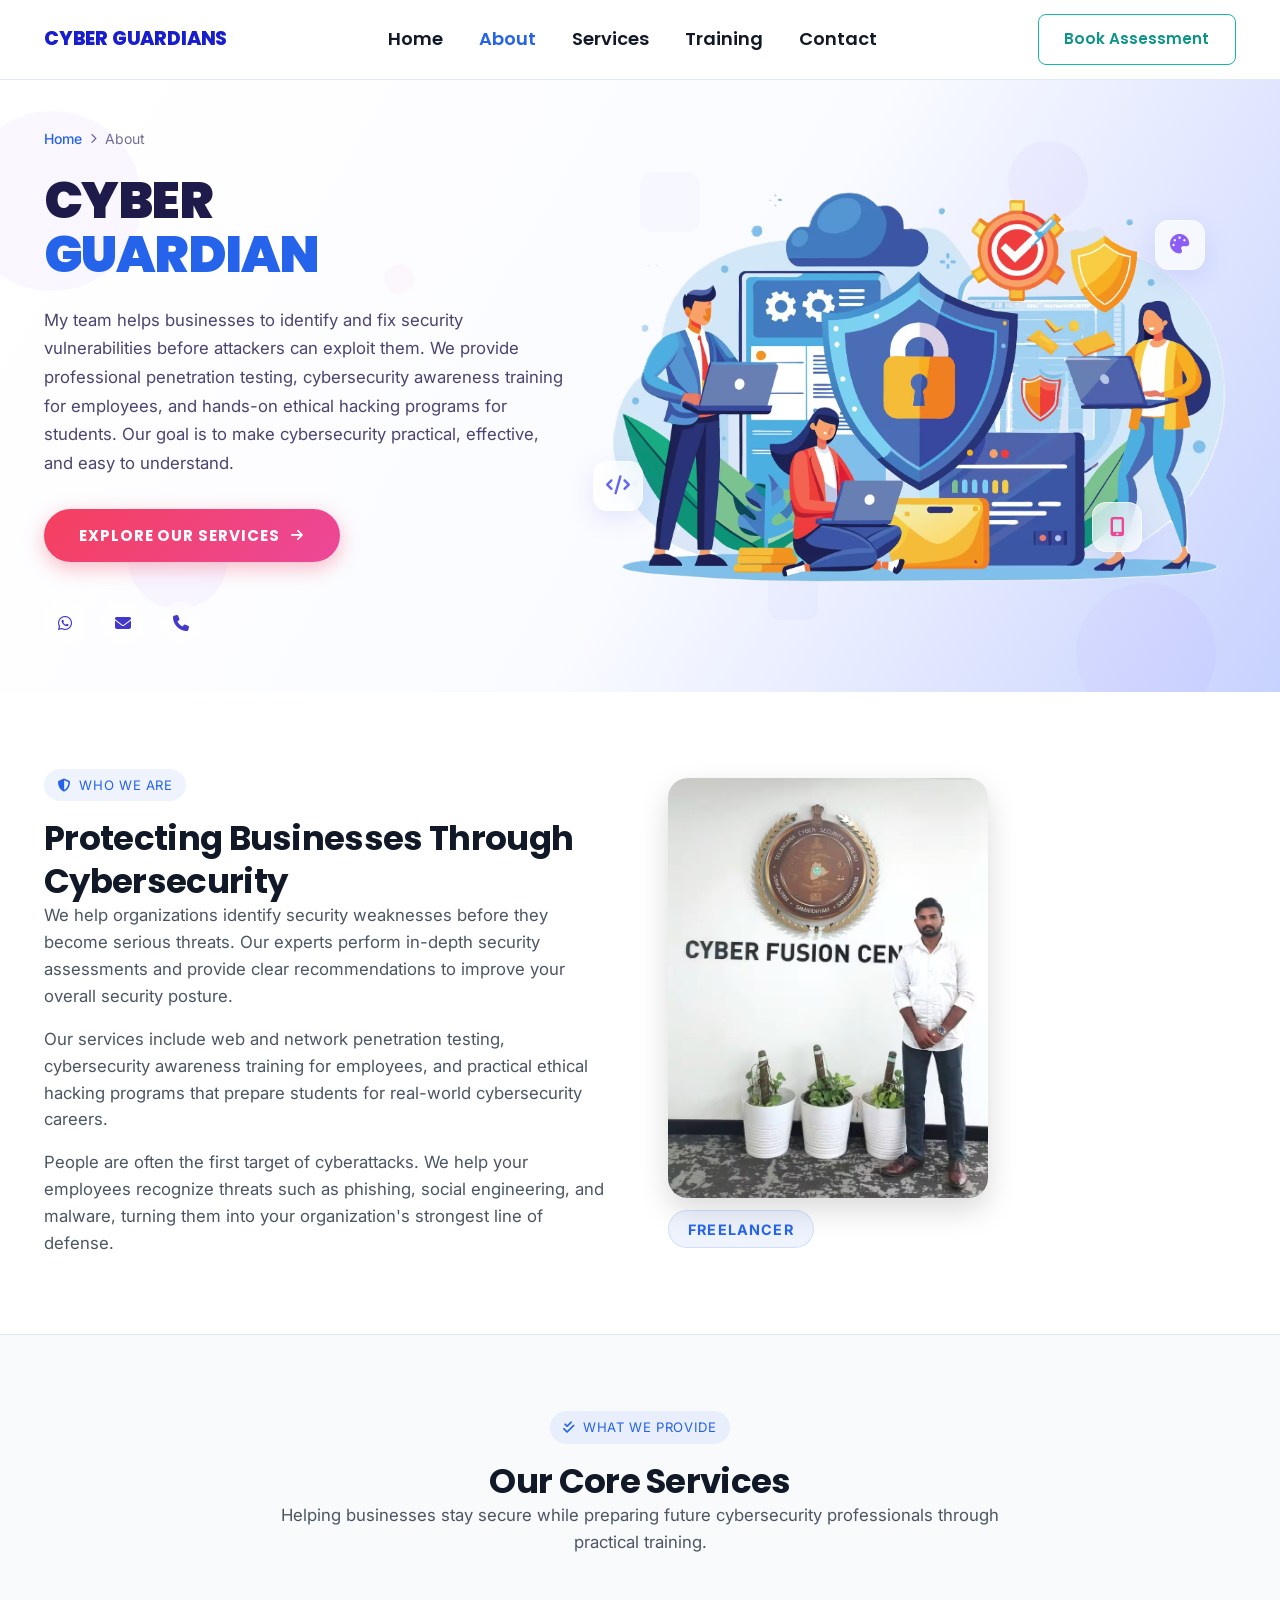
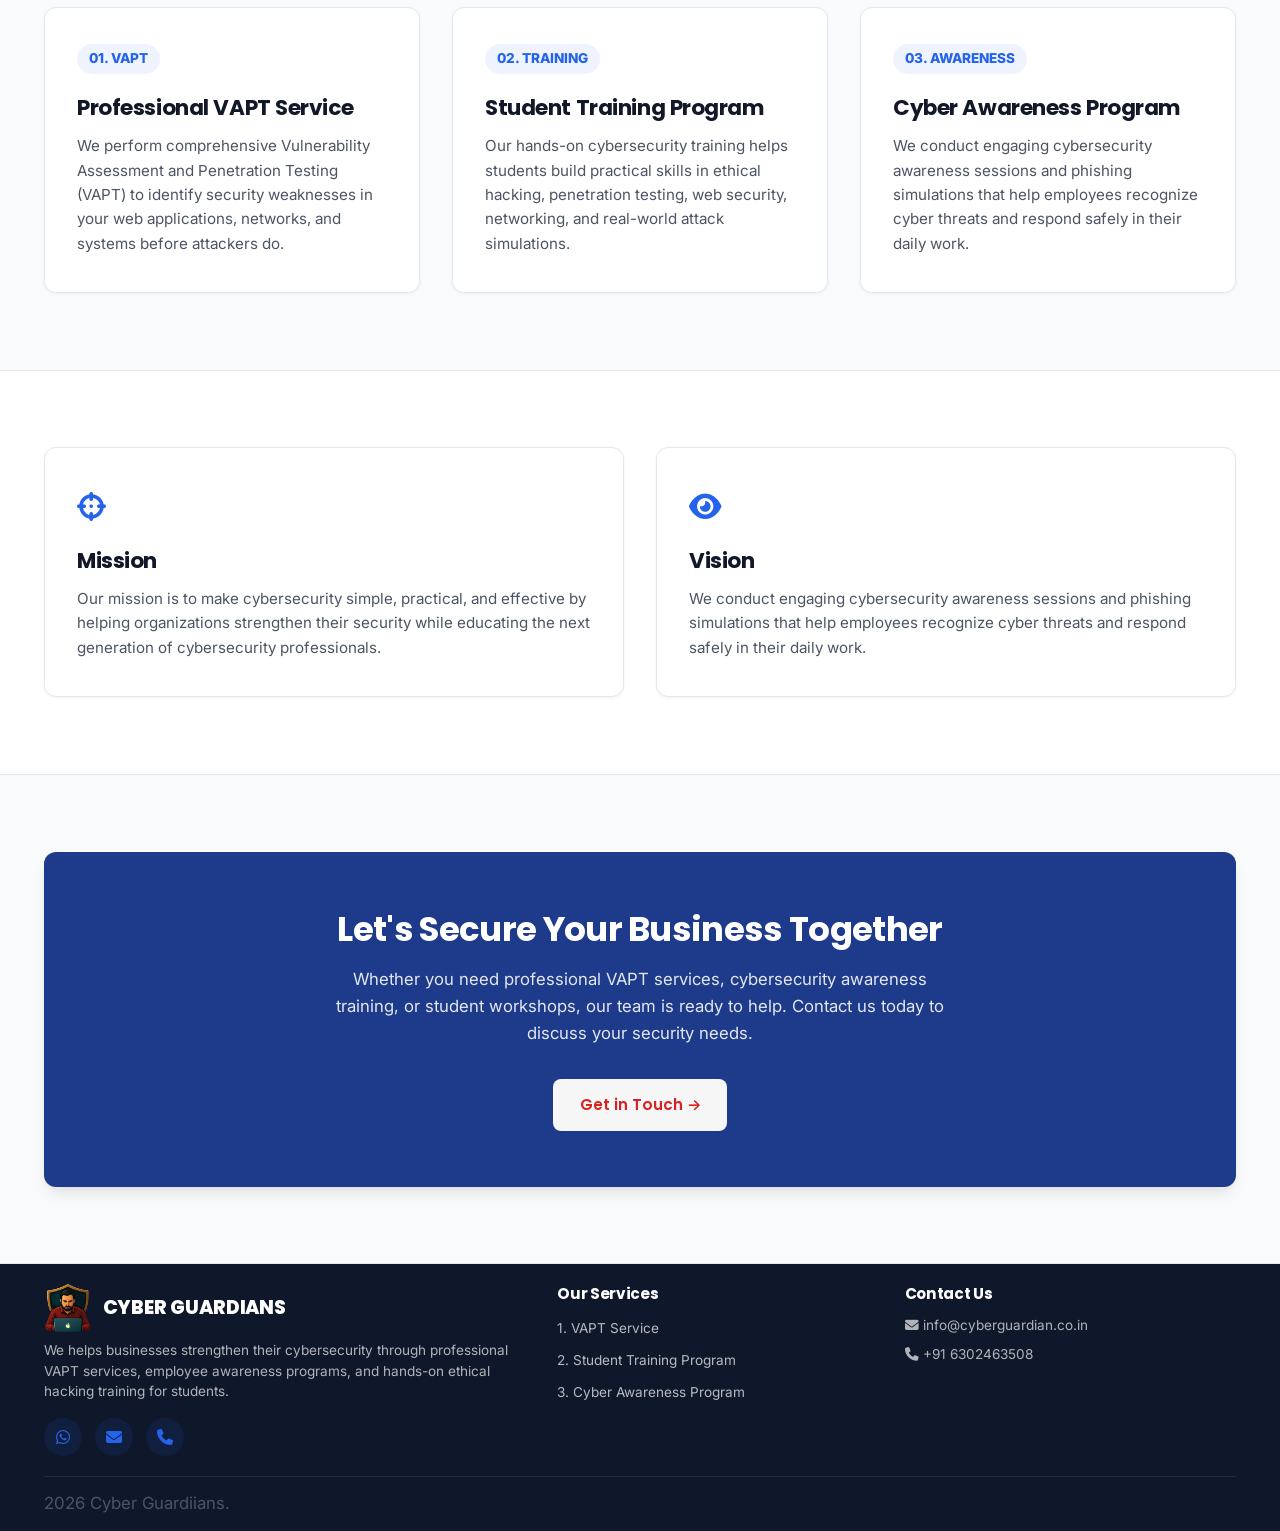
==== commit b7a93611: "Add extra Images" ====
--- a/about.html
+++ b/about.html
@@ -49,6 +49,8 @@
                     <li><a href="services.html" class="nav-link">Services</a></li>
                     <li><a href="training.html" class="nav-link">Training</a></li>
                     <li><a href="contact.html" class="nav-link">Contact</a></li>
+                    <li class="mobile-nav-cta"><a href="contact.html#contact" class="btn btn-outline-teal">Book
+                            Assessment</a></li>
                 </ul>
 
                 <div class="nav-cta">
@@ -94,9 +96,12 @@
                         </h1>
 
                         <p class="about-hero-desc">
-                          My team helps businesses to identify and fix security vulnerabilities before attackers can exploit them.
-                           We provide professional penetration testing, cybersecurity awareness training for employees, and hands-on 
-                           ethical hacking programs for students. Our goal is to make cybersecurity practical, effective, and easy to understand.
+                            My team helps businesses to identify and fix security vulnerabilities before attackers can
+                            exploit them.
+                            We provide professional penetration testing, cybersecurity awareness training for employees,
+                            and hands-on
+                            ethical hacking programs for students. Our goal is to make cybersecurity practical,
+                            effective, and easy to understand.
                         </p>
 
                         <a href="services.html#exploreMore" class="btn-hero-cta" id="hero-read-more">
@@ -105,11 +110,15 @@
                         </a>
 
                         <div class="hero-social-icons">
-                            <a href="https://wa.me/916302463508" target="_blank" aria-label="WhatsApp">
-                            <i class="fa-brands fa-whatsapp"></i>
+                            <a href="https://wa.me/916302463508" target="_blank" class="social-icon-circle"
+                                aria-label="WhatsApp">
+                                <i class="fa-brands fa-whatsapp"></i>
                             </a>
-                            <a href="mailto:info@cyberguardian.co.in" class="social-icon-circle" aria-label="Dribbble">
+                            <a href="mailto:info@cyberguardian.co.in" class="social-icon-circle" aria-label="Mail">
                                 <i class="fa-solid fa-envelope"></i>
+                            </a>
+                            <a href="tel:+916302463508" class="social-icon-circle" aria-label="Mail">
+                                <i class="fa-solid fa-phone"></i>
                             </a>
                         </div>
                     </div>
@@ -117,9 +126,7 @@
                     <!-- Right Illustration Column -->
                     <div class="about-hero-illustration reveal">
                         <div class="illustration-wrapper">
-                            <img src="assets/data_procttion.avif"
-                                alt=" Data Proction image"
-                                id="hero-illustration-img">
+                            <img src="assets/data_procttion.avif" alt=" Data Proction image" id="hero-illustration-img">
                         </div>
                         <!-- Floating UI element decorations -->
                         <div class="floating-ui-element float-card-1">
@@ -143,16 +150,20 @@
                     <div class="reveal">
                         <div class="section-tag"><i class="fa-solid fa-shield-halved"></i> Who We Are</div>
                         <h2>Protecting Businesses Through Cybersecurity</h2>
-                        <p>We help organizations identify security weaknesses before they become serious threats. 
-                            Our experts perform in-depth security assessments and provide clear recommendations to improve your overall security posture.</p>
-                        <p>Our services include web and network penetration testing, cybersecurity awareness training for employees,
-                             and practical ethical hacking programs that prepare students for real-world cybersecurity careers.</p>
-                        <p>People are often the first target of cyberattacks. We help your employees recognize threats such as phishing, 
-                            social engineering, and malware, turning them into your organization's strongest line of defense.</p>
+                        <p>We help organizations identify security weaknesses before they become serious threats.
+                            Our experts perform in-depth security assessments and provide clear recommendations to
+                            improve your overall security posture.</p>
+                        <p>Our services include web and network penetration testing, cybersecurity awareness training
+                            for employees,
+                            and practical ethical hacking programs that prepare students for real-world cybersecurity
+                            careers.</p>
+                        <p>People are often the first target of cyberattacks. We help your employees recognize threats
+                            such as phishing,
+                            social engineering, and malware, turning them into your organization's strongest line of
+                            defense.</p>
                     </div>
                     <div class="reveal image-wrapper">
-                        <img src="assets/security fusion at TS.avif" 
-                            alt="Cyber Guardian Leadership Team" 
+                        <img src="assets/security fusion at TS.avif" alt="Cyber Guardian Leadership Team"
                             class="about-img">
 
                         <div class="founder-tag">
@@ -169,28 +180,33 @@
                 <div class="section-title reveal">
                     <div class="section-tag"><i class="fa-solid fa-check-double"></i> What We Provide</div>
                     <h2>Our Core Services</h2>
-                    <p>Helping businesses stay secure while preparing future cybersecurity professionals through practical training.</p>
+                    <p>Helping businesses stay secure while preparing future cybersecurity professionals through
+                        practical training.</p>
                 </div>
 
                 <div class="services-3-grid">
                     <div class="svc-card reveal">
                         <span class="svc-number">01. VAPT</span>
                         <h3 class="svc-title">Professional VAPT Service</h3>
-                        <p class="svc-desc">We perform comprehensive Vulnerability Assessment and Penetration Testing (VAPT) 
-                            to identify security weaknesses in your web applications, networks, and systems before attackers do.</p>
+                        <p class="svc-desc">We perform comprehensive Vulnerability Assessment and Penetration Testing
+                            (VAPT)
+                            to identify security weaknesses in your web applications, networks, and systems before
+                            attackers do.</p>
                     </div>
 
                     <div class="svc-card reveal">
                         <span class="svc-number">02. TRAINING</span>
                         <h3 class="svc-title">Student Training Program</h3>
-                        <p class="svc-desc">Our hands-on cybersecurity training helps students build practical skills in ethical hacking, 
+                        <p class="svc-desc">Our hands-on cybersecurity training helps students build practical skills in
+                            ethical hacking,
                             penetration testing, web security, networking, and real-world attack simulations.</p>
                     </div>
 
                     <div class="svc-card reveal">
                         <span class="svc-number">03. AWARENESS</span>
                         <h3 class="svc-title">Cyber Awareness Program</h3>
-                        <p class="svc-desc">We conduct engaging cybersecurity awareness sessions and phishing simulations that help employees 
+                        <p class="svc-desc">We conduct engaging cybersecurity awareness sessions and phishing
+                            simulations that help employees
                             recognize cyber threats and respond safely in their daily work.</p>
                     </div>
                 </div>
@@ -206,8 +222,10 @@
                             style="color: var(--color-secondary); font-size: 1.8rem; margin-bottom: 1rem;"><i
                                 class="fa-solid fa-crosshairs"></i></div>
                         <h3 class="svc-title">Mission</h3>
-                        <p class="svc-desc">Our mission is to make cybersecurity simple, practical, and effective by helping 
-                            organizations strengthen their security while educating the next generation of cybersecurity professionals.
+                        <p class="svc-desc">Our mission is to make cybersecurity simple, practical, and effective by
+                            helping
+                            organizations strengthen their security while educating the next generation of cybersecurity
+                            professionals.
                         </p>
                     </div>
 
@@ -216,7 +234,8 @@
                             style="color: var(--color-secondary); font-size: 1.8rem; margin-bottom: 1rem;"><i
                                 class="fa-solid fa-eye"></i></div>
                         <h3 class="svc-title">Vision</h3>
-                        <p class="svc-desc">We conduct engaging cybersecurity awareness sessions and phishing simulations 
+                        <p class="svc-desc">We conduct engaging cybersecurity awareness sessions and phishing
+                            simulations
                             that help employees recognize cyber threats and respond safely in their daily work.</p>
                     </div>
                 </div>
@@ -228,8 +247,9 @@
             <div class="container">
                 <div class="cta-banner reveal">
                     <h2>Let's Secure Your Business Together</h2>
-                    <p>Whether you need professional VAPT services, cybersecurity awareness training, 
-                        or student workshops, our team is ready to help. Contact us today to discuss your security needs.
+                    <p>Whether you need professional VAPT services, cybersecurity awareness training,
+                        or student workshops, our team is ready to help. Contact us today to discuss your security
+                        needs.
                     </p>
                     <a href="contact.html" class="btn btn-accent btn-lg">Get in Touch &rarr;</a>
                 </div>
@@ -246,7 +266,8 @@
                         <img src="assets/logo.png" alt="Cyber Guardian Logo">
                         <span class="logo-text" style="color: #FFFFFF;">CYBER GUARDIANS</span>
                     </a>
-                    <p>We helps businesses strengthen their cybersecurity through professional VAPT services, employee awareness programs, and hands-on ethical hacking training for students.</p>
+                    <p>We helps businesses strengthen their cybersecurity through professional VAPT services, employee
+                        awareness programs, and hands-on ethical hacking training for students.</p>
                     <div class="footer-socials">
                         <a href="https://wa.me/916302463508" target="_blank" aria-label="WhatsApp">
                             <i class="fa-brands fa-whatsapp"></i>
@@ -254,6 +275,9 @@
                         <a href="mailto:info@cyberguardian.co.in" aria-label="Email">
                             <i class="fa-solid fa-envelope"></i>
                         </a>
+                        <a href="tel:+916302463508" aria-label="phone">
+                            <i class="fa-solid fa-phone"></i>
+                        </a>
                     </div>
                 </div>
 
@@ -268,7 +292,7 @@
 
                 <div class="footer-contact-info">
                     <h4 class="footer-title">Contact Us</h4>
-                    <p><i class="fa-solid fa-envelope"></i>  info@cyberguardian.co.in</p>
+                    <p><i class="fa-solid fa-envelope"></i> info@cyberguardian.co.in</p>
                     <p><i class="fa-solid fa-phone"></i> +91 6302463508</p>
                 </div>
             </div>
@@ -279,9 +303,9 @@
         </div>
     </footer>
 
-   <button class="scroll-to-top" id="scrollToTop" aria-label="Scroll to top">
-    <i class="fa-solid fa-arrow-up"></i>
-</button>
+    <button class="scroll-to-top" id="scrollToTop" aria-label="Scroll to top">
+        <i class="fa-solid fa-arrow-up"></i>
+    </button>
     <!-- Core Interactive JavaScript -->
     <script src="js/script.js"></script>
 </body>
--- a/css/style.css
+++ b/css/style.css
@@ -305,6 +305,10 @@
     gap: 2.25rem;
 }
 
+.mobile-nav-cta {
+    display: none;
+}
+
 .nav-link {
     font-family: var(--font-heading);
     font-size: 1rem;
@@ -682,6 +686,24 @@
     font-size: clamp(1.15rem, 2vw, 1.35rem);
     color: var(--color-heading);
     margin-bottom: 0.85rem;
+}
+
+.svc-card img {
+    width: 100%;
+    height: 200px;
+    object-fit: cover;
+    display: block;
+    transition: var(--transition);
+}
+
+.svc-card div:has(> img) {
+    overflow: hidden;
+    border-radius: var(--radius-md);
+    margin-bottom: 1.25rem;
+}
+
+.svc-card:hover img {
+    transform: scale(1.06);
 }
 
 .svc-desc {
--- a/css/responsive.css
+++ b/css/responsive.css
@@ -124,16 +124,16 @@
     .nav-menu {
         position: fixed;
         top: 0;
-        right: -50vw;
-        width: 50vw;
-        max-width: 300px;
+        bottom: 0;
+        right: -280px;
+        width: 200px;
+        max-width: 85vw;
         height: 100dvh;
-        background: #ffff;
+        background: #f5f5f5;
         display: flex;
         flex-direction: column;
         gap: 15px;
         padding: 90px 20px 20px;
-
         transition: right .3s ease;
         z-index: 9999;
     }
@@ -146,7 +146,7 @@
         font-size: 1.1rem;
         width: 100%;
         padding: 0.5rem 0;
-        border-bottom: 1px solid #eee;
+        border-bottom: 1px solid #eeeeee;
     }
 
     .nav-cta {
@@ -156,6 +156,22 @@
 
     .nav-cta .btn {
         display: none;
+    }
+
+    .mobile-nav-cta {
+        display: block;
+        width: 100%;
+        margin-top: 10px;
+    }
+
+    .mobile-nav-cta .btn {
+        display: flex;
+        width: 100%;
+        justify-content: center;
+        align-items: center;
+        padding: 0.8rem 1rem;
+        white-space: nowrap;
+        font-size: 0.9rem;
     }
 
     /* ==========================================
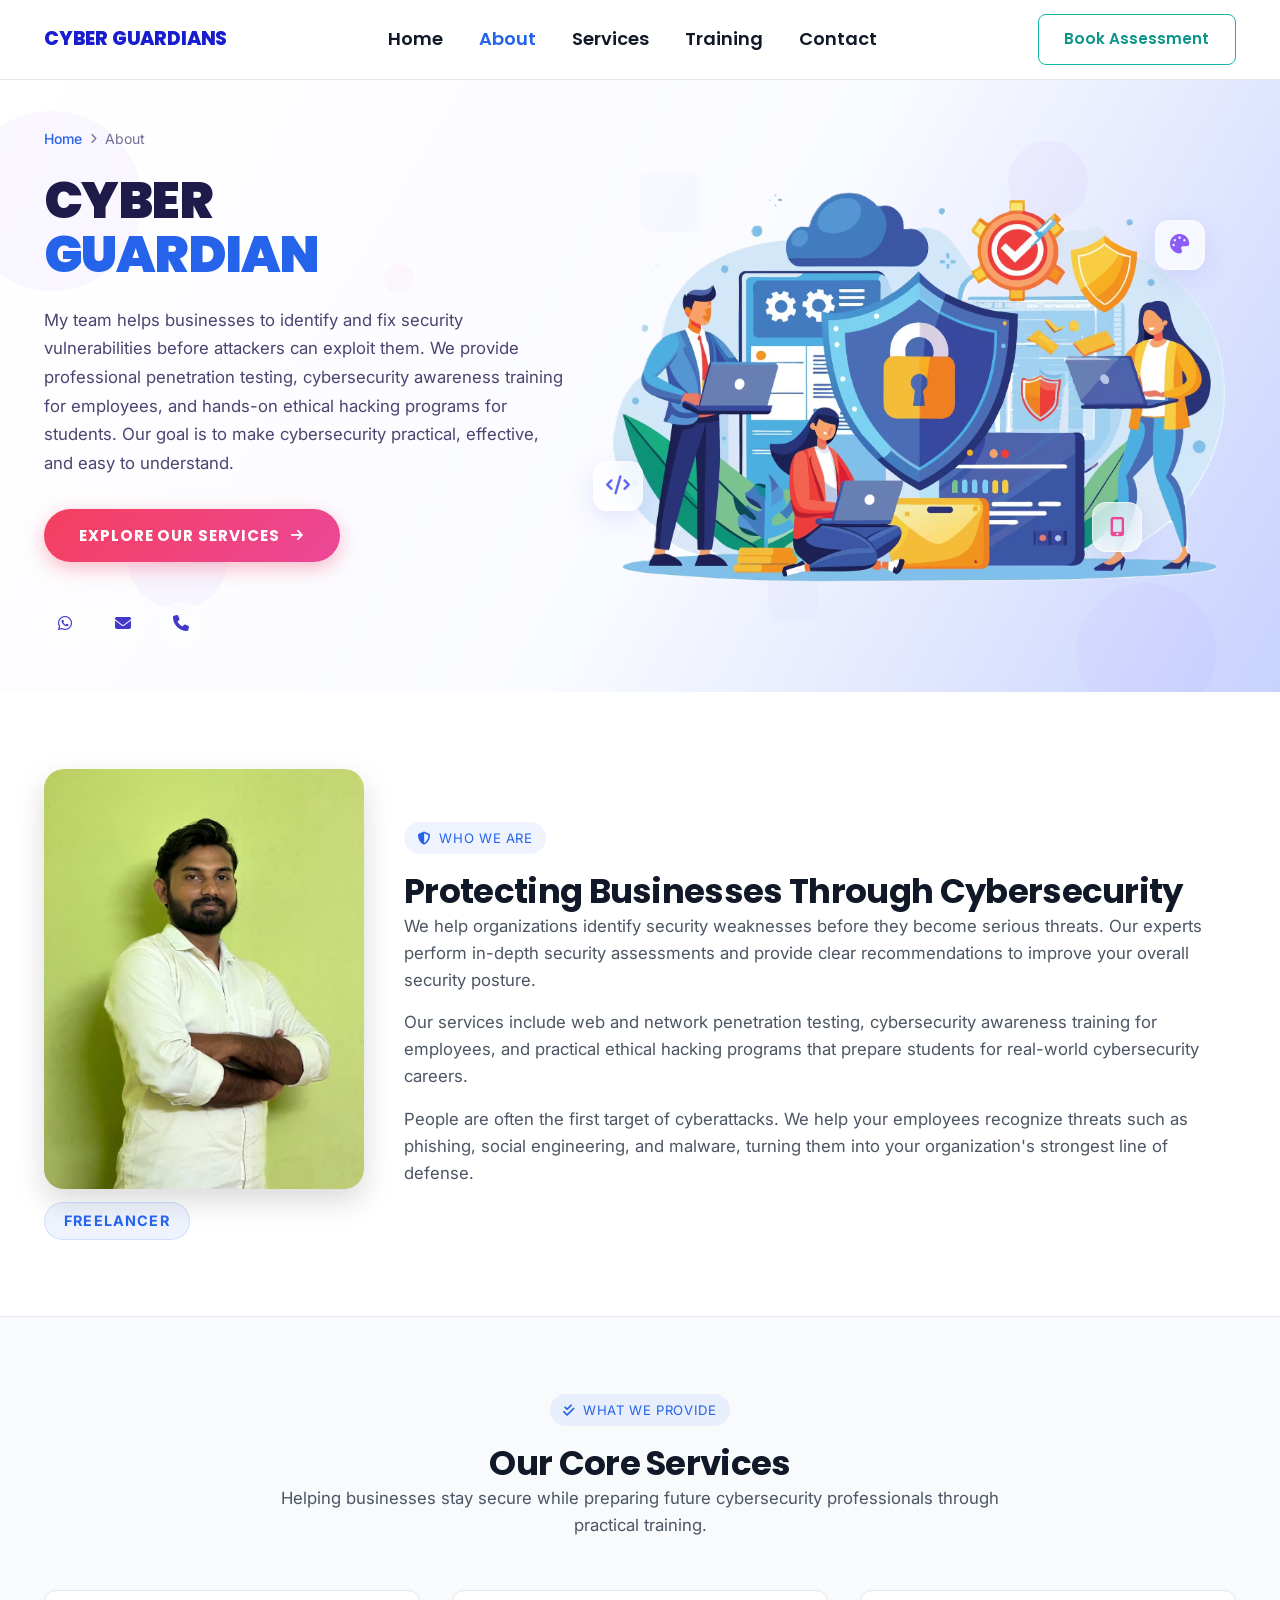
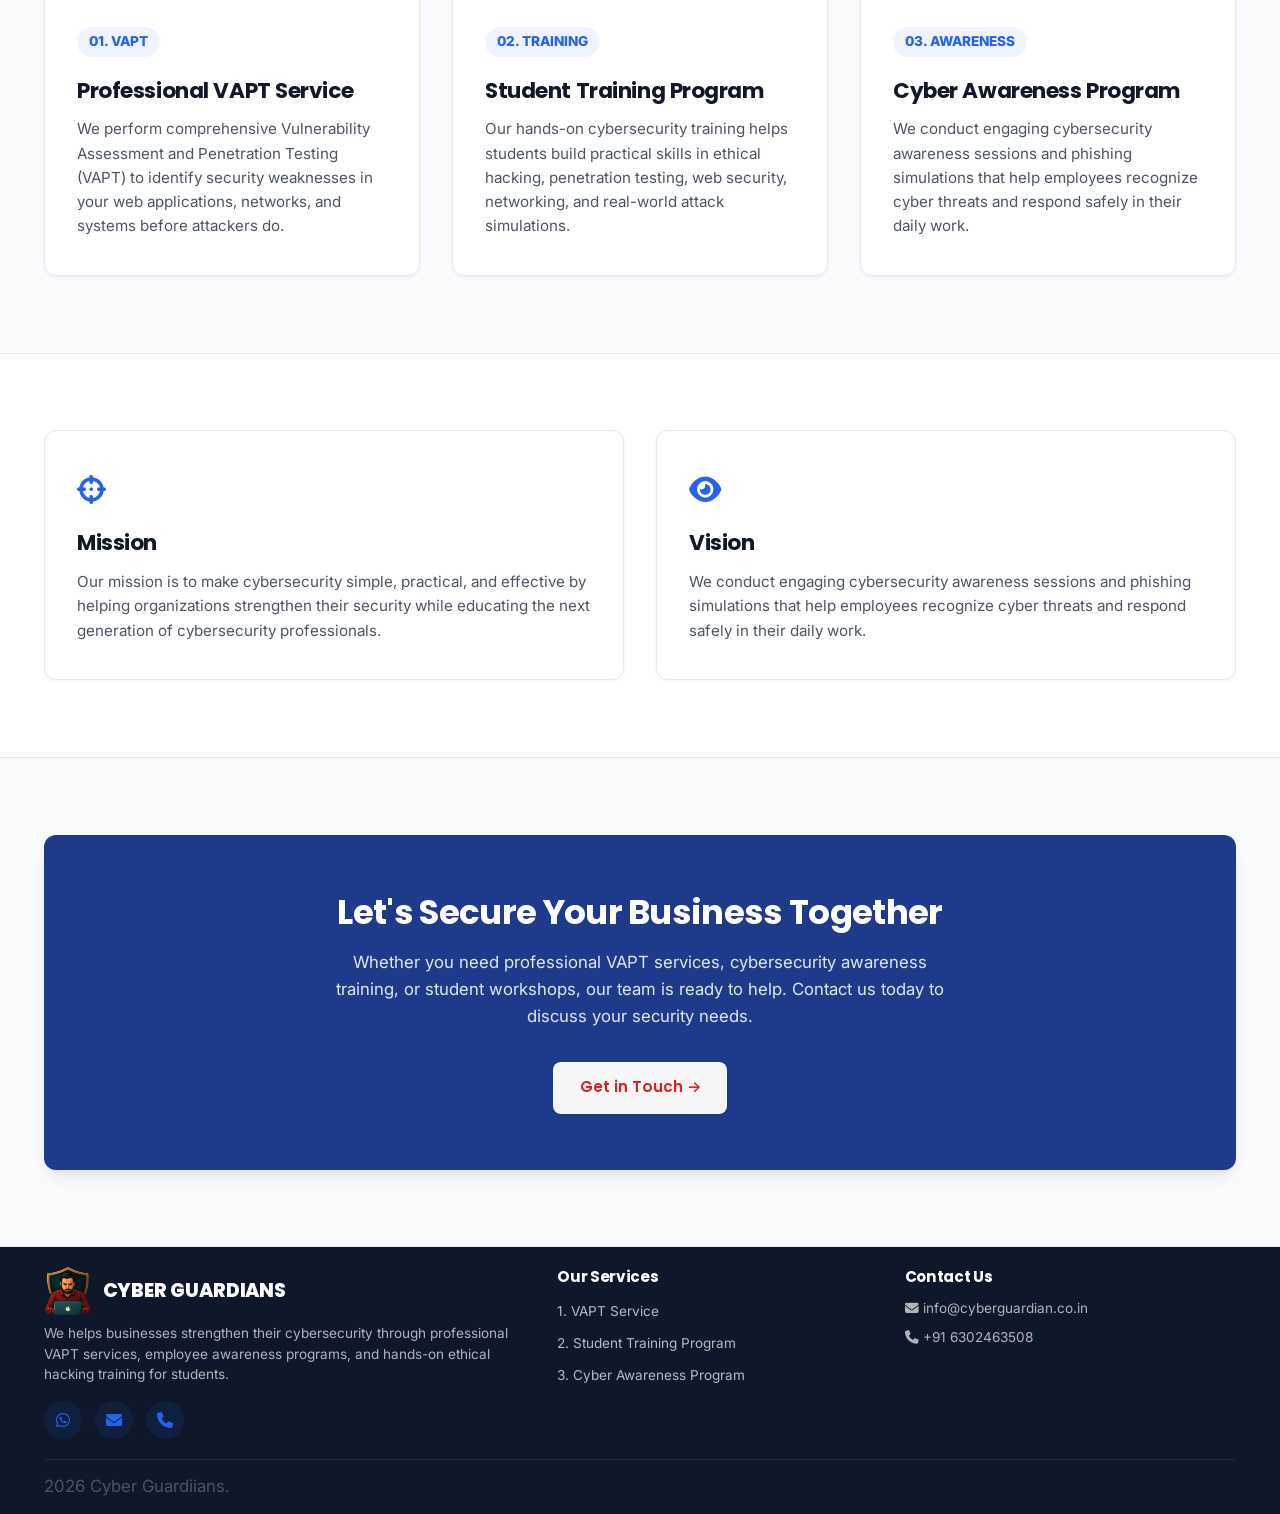
==== commit 7cb9e21d: "SEO" ====
--- a/about.html
+++ b/about.html
@@ -4,16 +4,36 @@
 <head>
     <meta charset="UTF-8">
     <meta name="viewport" content="width=device-width, initial-scale=1.0">
-    <title>About Us.Cyber Guardian</title>
+    <title>About Us | Cyber Guardian</title>
     <meta name="description"
         content="Learn about Cyber Guardian's mission, values, leadership team, and operational approach to VAPT services, Student Training, and Staff Cyber Awareness.">
+    <link rel="canonical" href="https://cyberguardian.co.in/about.html">
 
     <!-- Open Graph SEO -->
     <meta property="og:type" content="website">
+    <meta property="og:url" content="https://cyberguardian.co.in/about.html">
     <meta property="og:title" content="About Us | Cyber Guardian Enterprise Security">
     <meta property="og:description"
         content="Discover our mission to systematically defend enterprise infrastructure through human-led threat assessments and security education.">
-    <meta property="og:image" content="assets/logo.png">
+    <meta property="og:image" content="https://cyberguardian.co.in/assets/logo.png">
+
+    <!-- Twitter Card SEO -->
+    <meta name="twitter:card" content="summary_large_image">
+    <meta name="twitter:title" content="About Us | Cyber Guardian Enterprise Security">
+    <meta name="twitter:description"
+        content="Discover our mission to systematically defend enterprise infrastructure through human-led threat assessments and security education.">
+    <meta name="twitter:image" content="https://cyberguardian.co.in/assets/logo.png">
+
+    <!-- JSON-LD Structured Data -->
+    <script type="application/ld+json">
+    {
+      "@context": "https://schema.org",
+      "@type": "AboutPage",
+      "name": "About Cyber Guardian",
+      "url": "https://cyberguardian.co.in/about.html",
+      "description": "Learn about Cyber Guardian's mission, values, leadership team, and operational approach to VAPT services, Student Training, and Staff Cyber Awareness."
+    }
+    </script>
 
     <!-- Favicon -->
     <link rel="icon" type="image/png" href="./assets/logo.png">
@@ -146,7 +166,15 @@
         <!-- Company Story Section -->
         <section class="section">
             <div class="container">
-                <div class="grid-2" style="align-items: center; gap: 3.5rem;">
+                <div class="grid-2-auto" style="align-items: center; gap: 2.5rem;">
+                    <div class="reveal image-wrapper">
+                        <img src="assets/security fusion at TS.jpeg" alt="Cyber Guardian Leadership Team"
+                            class="about-img">
+
+                        <div class="founder-tag">
+                            Freelancer
+                        </div>
+                    </div>
                     <div class="reveal">
                         <div class="section-tag"><i class="fa-solid fa-shield-halved"></i> Who We Are</div>
                         <h2>Protecting Businesses Through Cybersecurity</h2>
@@ -161,14 +189,6 @@
                             such as phishing,
                             social engineering, and malware, turning them into your organization's strongest line of
                             defense.</p>
-                    </div>
-                    <div class="reveal image-wrapper">
-                        <img src="assets/security fusion at TS.avif" alt="Cyber Guardian Leadership Team"
-                            class="about-img">
-
-                        <div class="founder-tag">
-                            Freelancer
-                        </div>
                     </div>
                 </div>
             </div>
--- a/css/style.css
+++ b/css/style.css
@@ -609,6 +609,12 @@
     gap: 2rem;
 }
 
+.grid-2-auto {
+    display: grid;
+    grid-template-columns: auto 1fr;
+    gap: 2.5rem;
+}
+
 
 
 .image-wrapper img {
--- a/css/responsive.css
+++ b/css/responsive.css
@@ -65,7 +65,8 @@
         grid-template-columns: repeat(2, 1fr);
     }
 
-    .grid-2 {
+    .grid-2,
+    .grid-2-auto {
         grid-template-columns: 1fr;
         gap: 2rem;
     }
@@ -834,4 +835,14 @@
         grid-template-columns: 1fr;
         gap: 2rem;
     }
+}
+
+/* Service box images border-radius for mobile screens */
+@media (max-width: 768px) {
+    .svc-card img,
+    .svc-card div:has(> img),
+    .service-card img,
+    .service-card div:has(> img) {
+        border-radius: 12px !important;
+    }
 }
